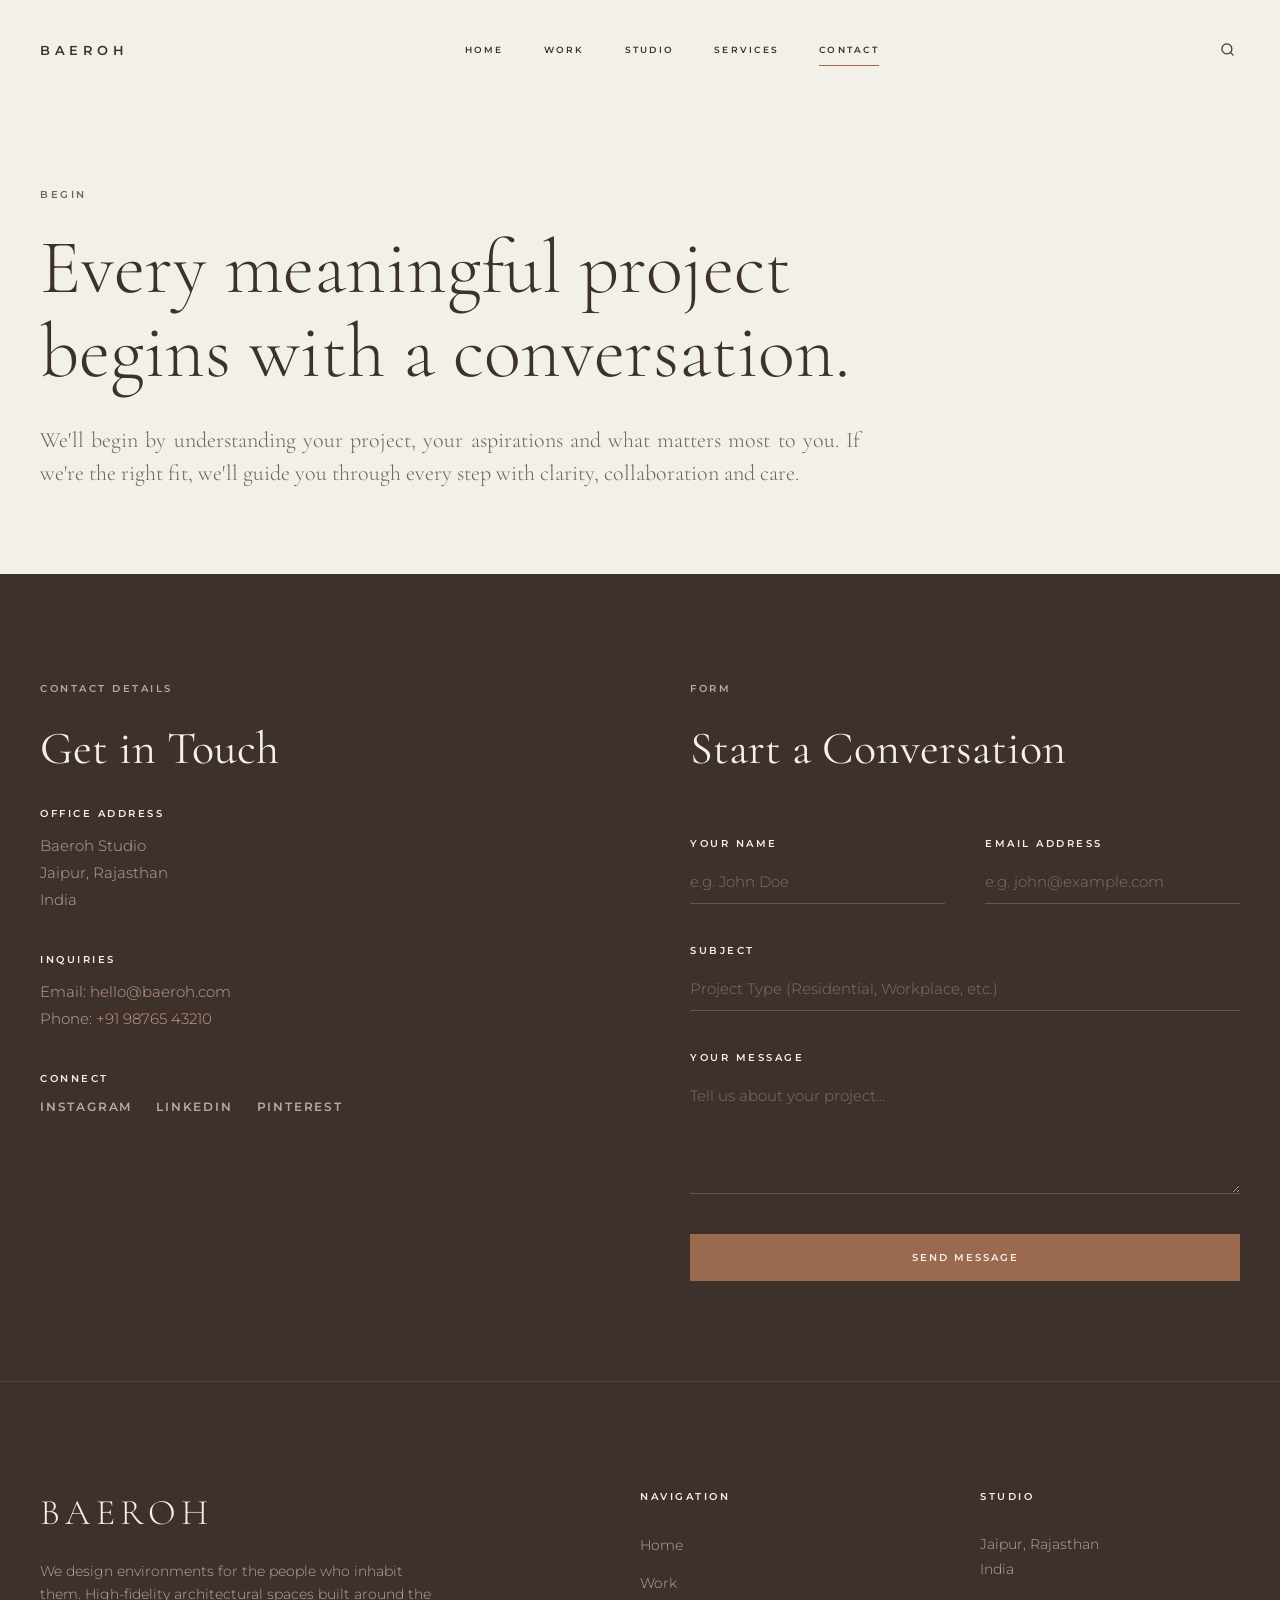
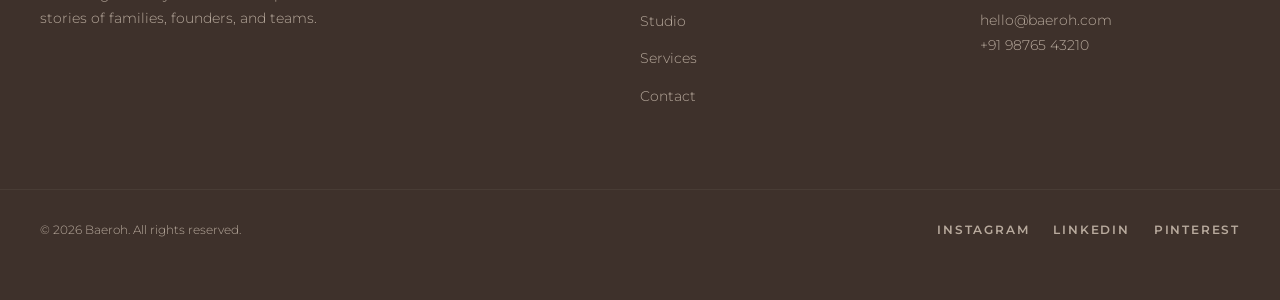
==== contact.html @ 717d68cf "Apply cache buster to CSS and JS imports on all 5 pages to force refresh local browser view" ====
<!DOCTYPE html>
<html lang="en">
<head>
  <meta charset="UTF-8">
  <meta name="viewport" content="width=device-width, initial-scale=1.0">
  <title>Contact | Baeroh Interior Architecture & Design</title>
  <meta name="description" content="Get in touch with Baeroh. Start a conversation about your interior architecture or design project in Jaipur, Rajasthan or globally.">
  <link rel="stylesheet" href="style.css?v=2.0">
</head>
<body>

  <!-- Header -->
  <header id="main-header">
    <div class="container header-inner">
      <a href="index.html" class="logo">
        <div class="logo-text">BAEROH</div>
      </a>
      <nav>
        <a href="index.html">Home</a>
        <a href="work.html">Work</a>
        <a href="studio.html">Studio</a>
        <a href="services.html">Services</a>
        <a href="contact.html" class="active">Contact</a>
      </nav>
      
      <div style="display: flex; align-items: center; gap: 30px;">
        <button class="search-icon-btn" aria-label="Search" style="background: transparent; border: none; cursor: pointer; padding: 5px; display: flex; align-items: center; justify-content: center;">
          <svg width="15" height="15" viewBox="0 0 24 24" fill="none" stroke="currentColor" stroke-width="2" stroke-linecap="round" stroke-linejoin="round">
            <circle cx="11" cy="11" r="8"></circle>
            <line x1="21" y1="21" x2="16.65" y2="16.65"></line>
          </svg>
        </button>
        <button class="menu-toggle" aria-label="Toggle Menu">
          <span></span>
          <span></span>
          <span></span>
        </button>
      </div>
    </div>
  </header>

  <!-- Mobile Menu -->
  <div class="mobile-nav">
    <a href="index.html">Home</a>
    <a href="work.html">Work</a>
    <a href="studio.html">Studio</a>
    <a href="services.html">Services</a>
    <a href="contact.html">Contact</a>
  </div>

  <!-- Contact Page Header / Begin -->
  <section class="fade-in-up" style="padding-top: 180px; padding-bottom: 60px;">
    <div class="container text-lead-container" style="max-width: 900px; text-align: left; margin: 0;">
      <span class="font-label">Begin</span>
      <h1 class="font-display-hero" style="margin-top: 20px; margin-bottom: 30px;">Every meaningful project begins with a conversation.</h1>
      <p class="font-display-lead" style="color: var(--color-olive); margin-bottom: 24px; text-align: justify;">
        We'll begin by understanding your project, your aspirations and what matters most to you. If we're the right fit, we'll guide you through every step with clarity, collaboration and care.
      </p>
    </div>
  </section>

  <!-- Contact Details & Form Section (Light Charcoal Theme) -->
  <section class="bg-charcoal fade-in-up" style="padding: 100px 0;">
    <div class="container grid-2col" style="align-items: start; gap: 100px;">
      <div>
        <span class="font-label">Contact Details</span>
        <h2 class="font-display-section" style="margin-top: 20px; margin-bottom: 30px; color: var(--color-ivory);">Get in Touch</h2>
        
        <div style="margin-bottom: 40px;">
          <h4 class="font-label" style="color: var(--color-ivory); margin-bottom: 12px;">Office Address</h4>
          <p class="font-body-copy" style="color: var(--color-taupe); line-height: 1.8;">
            Baeroh Studio<br>
            Jaipur, Rajasthan<br>
            India
          </p>
        </div>

        <div style="margin-bottom: 40px;">
          <h4 class="font-label" style="color: var(--color-ivory); margin-bottom: 12px;">Inquiries</h4>
          <p class="font-body-copy" style="color: var(--color-taupe); line-height: 1.8;">
            Email: <a href="mailto:hello@baeroh.com" style="color: var(--color-cinnamon-tint);">hello@baeroh.com</a><br>
            Phone: <a href="tel:+919876543210" style="color: var(--color-cinnamon-tint);">+91 98765 43210</a>
          </p>
        </div>

        <div>
          <h4 class="font-label" style="color: var(--color-ivory); margin-bottom: 12px;">Connect</h4>
          <div class="social-links" style="margin-top: 12px;">
            <a href="#" target="_blank">Instagram</a>
            <a href="#" target="_blank">LinkedIn</a>
            <a href="#" target="_blank">Pinterest</a>
          </div>
        </div>
      </div>

      <div>
        <span class="font-label">Form</span>
        <h2 class="font-display-section" style="margin-top: 20px; color: var(--color-ivory);">Start a Conversation</h2>
        
        <form class="contact-form">
          <div class="form-row-2">
            <div class="form-group">
              <label for="name" class="font-label" style="color: var(--color-ivory);">Your Name</label>
              <input type="text" id="name" required placeholder="e.g. John Doe">
            </div>
            <div class="form-group">
              <label for="email" class="font-label" style="color: var(--color-ivory);">Email Address</label>
              <input type="email" id="email" required placeholder="e.g. john@example.com">
            </div>
          </div>
          
          <div class="form-group">
            <label for="subject" class="font-label" style="color: var(--color-ivory);">Subject</label>
            <input type="text" id="subject" placeholder="Project Type (Residential, Workplace, etc.)">
          </div>

          <div class="form-group">
            <label for="message" class="font-label" style="color: var(--color-ivory);">Your Message</label>
            <textarea id="message" rows="5" required placeholder="Tell us about your project..."></textarea>
          </div>

          <div>
            <button type="submit" class="btn btn-primary" style="width: 100%;">Send Message</button>
          </div>
        </form>
      </div>
    </div>
  </section>

  <!-- Footer -->
  <footer>
    <div class="container footer-grid">
      <div class="footer-brand">
        <h2>Baeroh</h2>
        <p class="font-body-copy" style="font-size: 14px;">We design environments for the people who inhabit them. High-fidelity architectural spaces built around the stories of families, founders, and teams.</p>
      </div>
      <div class="footer-links">
        <span class="font-label" style="color: var(--color-ivory);">Navigation</span>
        <ul style="margin-top: 24px;">
          <li><a href="index.html">Home</a></li>
          <li><a href="work.html">Work</a></li>
          <li><a href="studio.html">Studio</a></li>
          <li><a href="services.html">Services</a></li>
          <li><a href="contact.html">Contact</a></li>
        </ul>
      </div>
      <div class="footer-links">
        <span class="font-label" style="color: var(--color-ivory);">Studio</span>
        <p style="margin-top: 24px; font-size: 14px; color: var(--color-taupe); line-height: 1.8;">
          Jaipur, Rajasthan<br>
          India<br>
          <br>
          <a href="mailto:hello@baeroh.com">hello@baeroh.com</a><br>
          +91 98765 43210
        </p>
      </div>
    </div>
    <div class="container footer-bottom">
      <p>&copy; 2026 Baeroh. All rights reserved.</p>
      <div class="social-links">
        <a href="#" target="_blank">Instagram</a>
        <a href="#" target="_blank">LinkedIn</a>
        <a href="#" target="_blank">Pinterest</a>
      </div>
    </div>
  </footer>

  <!-- Scripts -->
  <script src="script.js?v=2.0"></script>
</body>
</html>
---- style.css ----
/* 
  Baeroh Design Studio CSS Reference & Design System
  Based on the Baeroh Colour & Typography Specification
*/

/* Imports & Fonts */
@import url('https://fonts.googleapis.com/css2?family=Cormorant+Garamond:ital,wght@0,300;0,400;0,500;0,600;1,300;1,400;1,500;1,600&family=Montserrat:ital,wght@0,300;0,400;0,600;1,300;1,400;1,600&display=swap');

:root {
  /* Color Tokens */
  --color-ivory: #F3F0EA;
  --color-sand: #D2C4B2;
  --color-taupe: #B8AA9D;
  --color-charcoal: #3E312B;
  --color-olive: #6B6857;
  --color-cinnamon: #9B6A4E;
  --color-cinnamon-tint: #C49F8A;
  --color-cinnamon-deep: #906348;
  --color-sandstone: #8D806F;

  /* Typography */
  --font-display: 'Cormorant Garamond', serif;
  --font-body: 'Montserrat', sans-serif;

  /* Grid & Spacing */
  --max-width: 1280px;
  --header-height: 100px;
  --header-height-fixed: 80px;
}

/* Reset & Base Styles */
* {
  box-sizing: border-box;
  margin: 0;
  padding: 0;
}

html {
  scroll-behavior: smooth;
  background-color: var(--color-ivory);
  color: var(--color-charcoal);
  font-family: var(--font-body);
  font-weight: 300; /* Body copy is Light (300) */
  -webkit-font-smoothing: antialiased;
}

body {
  overflow-x: hidden;
  line-height: 1.7;
  font-size: 15px;
}

a {
  color: inherit;
  text-decoration: none;
  transition: color 0.3s ease, border-color 0.3s ease;
}

/* Scrollbar */
::-webkit-scrollbar {
  width: 8px;
}
::-webkit-scrollbar-track {
  background: var(--color-ivory);
}
::-webkit-scrollbar-thumb {
  background: var(--color-sand);
  border-radius: 4px;
}
::-webkit-scrollbar-thumb:hover {
  background: var(--color-taupe);
}

/* Typography Classes */
.font-display-hero {
  font-family: var(--font-display);
  font-weight: 300;
  font-size: clamp(44px, 6vw, 84px);
  line-height: 1.1;
}

.font-display-section {
  font-family: var(--font-display);
  font-weight: 400;
  font-size: clamp(28px, 4vw, 46px);
  line-height: 1.25;
}

.font-display-lead {
  font-family: var(--font-display);
  font-weight: 300;
  font-size: clamp(16px, 2vw, 22px);
  line-height: 1.5;
}

.font-body-copy {
  font-family: var(--font-body);
  font-weight: 300;
  font-size: 15px;
  line-height: 1.7;
}

/* Capitalized labels */
.font-label {
  font-family: var(--font-body);
  font-weight: 600;
  font-size: 10px;
  line-height: 1.3;
  text-transform: uppercase;
  letter-spacing: 0.25em;
  color: var(--color-olive);
}

.font-quote {
  font-family: var(--font-display);
  font-style: italic;
  font-weight: 400;
  font-size: clamp(16px, 2.5vw, 30px);
  line-height: 1.45;
}

/* Emphasis inside body copy is italic Cormorant Garamond, not bold Montserrat */
.em-serif {
  font-family: var(--font-display);
  font-style: italic;
  font-weight: 400;
}

/* Layout Utilities */
.container {
  width: 100%;
  max-width: var(--max-width);
  margin: 0 auto;
  padding: 0 40px;
}

@media (max-width: 768px) {
  .container {
    padding: 0 24px;
  }
}

section {
  padding: 120px 0;
  position: relative;
}

@media (max-width: 768px) {
  section {
    padding: 80px 0;
  }
}

.bg-sand {
  background-color: var(--color-sand);
}

.bg-charcoal {
  background-color: var(--color-charcoal);
  color: var(--color-ivory);
}

.bg-charcoal .font-label {
  color: var(--color-taupe);
}

.bg-charcoal .cinnamon-text {
  color: var(--color-cinnamon-tint);
}

.cinnamon-text {
  color: var(--color-cinnamon-deep);
}

/* Header & Navigation */
header {
  position: fixed;
  top: 0;
  left: 0;
  width: 100%;
  height: var(--header-height);
  z-index: 100;
  display: flex;
  align-items: center;
  transition: all 0.5s cubic-bezier(0.16, 1, 0.3, 1);
  background-color: transparent;
}

header.scrolled {
  height: var(--header-height-fixed);
  background-color: rgba(243, 240, 234, 0.95);
  backdrop-filter: blur(10px);
  border-bottom: 1px solid var(--color-sandstone);
}

header .header-inner {
  display: flex;
  justify-content: space-between;
  align-items: center;
  width: 100%;
}

.logo-text {
  font-family: var(--font-body);
  font-weight: 600;
  font-size: 13px;
  text-transform: uppercase;
  letter-spacing: 0.35em;
  color: var(--color-charcoal);
  transition: color 0.4s ease;
}

header.header-transparent .logo-text {
  color: #ffffff;
}

header nav {
  display: flex;
  gap: 40px;
}

header nav a {
  position: relative;
  font-family: var(--font-body);
  font-weight: 600;
  font-size: 9px;
  text-transform: uppercase;
  letter-spacing: 0.25em;
  padding: 8px 0;
  color: var(--color-charcoal);
  transition: color 0.4s ease;
}

header.header-transparent nav a {
  color: #ffffff;
}

header nav a::after {
  content: '';
  position: absolute;
  bottom: 0;
  left: 0;
  width: 100%;
  height: 1px;
  background-color: var(--color-cinnamon);
  transform: scaleX(0);
  transform-origin: right;
  transition: transform 0.4s cubic-bezier(0.16, 1, 0.3, 1);
}

header nav a:hover::after,
header nav a.active::after {
  transform: scaleX(1);
  transform-origin: left;
}

.search-icon-btn {
  color: var(--color-charcoal);
  transition: color 0.4s ease;
}

header.header-transparent .search-icon-btn {
  color: #ffffff;
}

/* Mobile Menu Toggle */
.menu-toggle {
  display: none;
  flex-direction: column;
  justify-content: space-between;
  width: 24px;
  height: 14px;
  background: transparent;
  border: none;
  cursor: pointer;
  z-index: 110;
}

.menu-toggle span {
  width: 100%;
  height: 1px;
  background-color: var(--color-charcoal);
  transition: all 0.3s ease;
}

header.header-transparent .menu-toggle span {
  background-color: #ffffff;
}

@media (max-width: 768px) {
  header nav {
    display: none;
  }
  .menu-toggle {
    display: flex;
  }
}

/* Mobile Fullscreen Menu */
.mobile-nav {
  position: fixed;
  top: 0;
  left: 0;
  width: 100vw;
  height: 100vh;
  background-color: var(--color-ivory);
  z-index: 99;
  display: flex;
  flex-direction: column;
  justify-content: center;
  align-items: center;
  gap: 30px;
  opacity: 0;
  pointer-events: none;
  transition: opacity 0.5s ease;
}

.mobile-nav.active {
  opacity: 1;
  pointer-events: auto;
}

.mobile-nav a {
  font-family: var(--font-body);
  font-weight: 600;
  font-size: 16px;
  text-transform: uppercase;
  letter-spacing: 0.25em;
  color: var(--color-charcoal);
  transition: color 0.3s ease;
}

.mobile-nav a:hover {
  color: var(--color-cinnamon);
}

.menu-toggle.active span:nth-child(1) {
  transform: translateY(6.5px) rotate(45deg);
}

.menu-toggle.active span:nth-child(2) {
  opacity: 0;
}

.menu-toggle.active span:nth-child(3) {
  transform: translateY(-6.5px) rotate(-45deg);
}

/* Hero Section & Slider (Norm Architects style) */
.hero-slider {
  position: relative;
  width: 100vw;
  height: 100vh;
  overflow: hidden;
  background-color: #000000;
}

.slide {
  position: absolute;
  top: 0;
  left: 0;
  width: 100%;
  height: 100%;
  opacity: 0;
  transition: opacity 1.5s cubic-bezier(0.25, 0.46, 0.45, 0.94);
  display: flex;
  flex-direction: column;
  justify-content: flex-end;
  align-items: center;
  z-index: 1;
}

.slide.active {
  opacity: 1;
  z-index: 2;
}

.slide-bg {
  position: absolute;
  top: 0;
  left: 0;
  width: 100%;
  height: 100%;
  background-size: cover;
  background-position: center;
  transform: scale(1.02);
  transition: transform 8s cubic-bezier(0.25, 0.46, 0.45, 0.94);
  filter: brightness(0.7);
}

.slide.active .slide-bg {
  transform: scale(1);
}

.slide-content {
  position: relative;
  z-index: 3;
  color: #ffffff;
  text-align: center;
  width: 100%;
  max-width: 800px;
  padding: 0 40px;
  margin-bottom: 80px; /* Position at the bottom */
  transform: translateY(20px);
  opacity: 0;
  transition: transform 1.2s cubic-bezier(0.16, 1, 0.3, 1) 0.5s, opacity 1.2s cubic-bezier(0.16, 1, 0.3, 1) 0.5s;
}

.slide.active .slide-content {
  transform: translateY(0);
  opacity: 1;
}

.slide-title {
  font-family: var(--font-display);
  font-weight: 400;
  font-size: 15px;
  text-transform: uppercase;
  letter-spacing: 0.35em;
  margin-bottom: 24px;
  color: #ffffff;
}

.slide-desc {
  font-family: var(--font-body);
  font-weight: 300;
  font-size: clamp(12px, 1.8vw, 13px);
  line-height: 1.8;
  color: rgba(255, 255, 255, 0.85);
  max-width: 680px;
  margin: 0 auto;
}

/* Slider Controls */
.slider-arrow {
  position: absolute;
  top: 50%;
  transform: translateY(-50%);
  background: transparent;
  border: none;
  color: rgba(255, 255, 255, 0.5);
  font-size: 28px;
  font-weight: 300;
  cursor: pointer;
  z-index: 10;
  padding: 20px;
  transition: color 0.3s ease;
  outline: none;
}

.slider-arrow:hover {
  color: #ffffff;
}

.prev-arrow {
  left: 30px;
}

.next-arrow {
  right: 30px;
}

.slider-dots {
  position: absolute;
  bottom: 40px;
  left: 50%;
  transform: translateX(-50%);
  z-index: 10;
  display: flex;
  gap: 8px;
}

.slider-dot {
  width: 5px;
  height: 5px;
  border-radius: 50%;
  background-color: rgba(255, 255, 255, 0.35);
  cursor: pointer;
  transition: all 0.3s ease;
}

.slider-dot.active {
  background-color: #ffffff;
  transform: scale(1.3);
}

/* Buttons */
.btn-group {
  display: flex;
  gap: 20px;
  justify-content: center;
  margin-top: 40px;
}

.btn {
  font-family: var(--font-body);
  font-weight: 600;
  font-size: 10px;
  text-transform: uppercase;
  letter-spacing: 0.2em;
  padding: 16px 32px;
  border: 1px solid var(--color-ivory);
  background-color: transparent;
  color: var(--color-ivory);
  cursor: pointer;
  transition: all 0.3s ease;
}

.btn:hover {
  background-color: var(--color-ivory);
  color: var(--color-charcoal);
}

.btn-primary {
  background-color: var(--color-cinnamon);
  border-color: var(--color-cinnamon);
}

.btn-primary:hover {
  background-color: var(--color-cinnamon-deep);
  border-color: var(--color-cinnamon-deep);
  color: var(--color-ivory);
}

.btn-dark {
  border-color: var(--color-charcoal);
  color: var(--color-charcoal);
}

.btn-dark:hover {
  background-color: var(--color-charcoal);
  color: var(--color-ivory);
}

/* Text Section & Spacing */
.text-lead-container {
  max-width: 800px;
  margin: 0 auto 60px auto;
  text-align: center;
}

.text-lead-container h2 {
  margin-bottom: 24px;
}

.bullet-list {
  list-style: none;
  margin-bottom: 40px;
  display: flex;
  flex-direction: column;
  gap: 15px;
}

.bullet-list li {
  font-family: var(--font-display);
  font-size: 24px;
  line-height: 1.4;
  color: var(--color-olive);
  position: relative;
  padding-left: 0;
  transition: color 0.3s ease;
}

.bullet-list li:hover {
  color: var(--color-charcoal);
}

/* Two Column Layouts */
.grid-2col {
  display: grid;
  grid-template-columns: 1fr 1fr;
  gap: 80px;
  align-items: center;
}

@media (max-width: 900px) {
  .grid-2col {
    grid-template-columns: 1fr;
    gap: 40px;
  }
}

.text-block h3 {
  margin-bottom: 24px;
  color: var(--color-cinnamon);
}

.text-block p {
  margin-bottom: 20px;
  color: var(--color-olive);
}

/* Staggered Editorial Project Gallery */
.project-gallery-title {
  margin-bottom: 60px;
  text-align: center;
}

.project-gallery {
  display: grid;
  grid-template-columns: repeat(12, 1fr);
  gap: 40px;
  row-gap: 80px;
}

@media (max-width: 768px) {
  .project-gallery {
    display: flex;
    flex-direction: column;
    gap: 40px;
  }
}

.project-card {
  position: relative;
  cursor: pointer;
  overflow: hidden;
}

.project-card .img-wrapper {
  overflow: hidden;
  position: relative;
  aspect-ratio: 4 / 5;
  background-color: var(--color-sand);
}

.project-card img {
  width: 100%;
  height: 100%;
  object-fit: cover;
  transition: transform 1.2s cubic-bezier(0.16, 1, 0.3, 1);
}

.project-card:hover img {
  transform: scale(1.04);
}

.project-card .project-info {
  margin-top: 16px;
  display: flex;
  justify-content: space-between;
  align-items: baseline;
}

.project-card .project-title {
  font-family: var(--font-display);
  font-size: 20px;
  font-weight: 400;
  color: var(--color-charcoal);
}

.project-card .project-category {
  font-family: var(--font-body);
  font-size: 9px;
  font-weight: 600;
  text-transform: uppercase;
  letter-spacing: 0.15em;
  color: var(--color-olive);
}

/* Staggering sizes for editorial layout */
.project-card.size-wide {
  grid-column: span 7;
}

.project-card.size-narrow {
  grid-column: span 5;
}

.project-card.shift-down {
  transform: translateY(60px);
}

@media (max-width: 768px) {
  .project-card.shift-down {
    transform: translateY(0);
  }
}

/* Approach & Where We Help Grid */
.approach-grid {
  display: grid;
  grid-template-columns: repeat(4, 1fr);
  gap: 40px;
  margin-top: 60px;
}

@media (max-width: 900px) {
  .approach-grid {
    grid-template-columns: 1fr 1fr;
  }
}

@media (max-width: 480px) {
  .approach-grid {
    grid-template-columns: 1fr;
  }
}

.approach-card {
  border-top: 1px solid var(--color-sand);
  padding-top: 24px;
}

.approach-card.dark-border {
  border-top-color: rgba(243, 240, 234, 0.15);
}

.approach-number {
  font-family: var(--font-body);
  font-weight: 600;
  font-size: 10px;
  letter-spacing: 0.25em;
  color: var(--color-cinnamon);
  margin-bottom: 16px;
  display: block;
}

.approach-title {
  font-family: var(--font-display);
  font-size: 20px;
  font-weight: 400;
  margin-bottom: 12px;
}

.approach-desc {
  font-size: 14px;
  color: var(--color-olive);
}

.bg-charcoal .approach-desc {
  color: var(--color-taupe);
}

/* Services Page Styles */
.services-intro {
  max-width: 800px;
  margin: 0 auto 80px auto;
  text-align: center;
}

.services-list {
  display: grid;
  grid-template-columns: 1fr 1fr;
  gap: 80px;
  row-gap: 60px;
}

@media (max-width: 768px) {
  .services-list {
    grid-template-columns: 1fr;
    gap: 40px;
  }
}

.service-item {
  border-top: 1px solid var(--color-sand);
  padding-top: 30px;
}

.service-title {
  font-family: var(--font-display);
  font-size: 24px;
  font-weight: 400;
  margin-bottom: 16px;
  color: var(--color-charcoal);
}

.service-desc {
  font-family: var(--font-body);
  font-weight: 300;
  font-size: 14px;
  color: var(--color-olive);
  line-height: 1.7;
}

/* Philosophy Page Details */
.philosophy-grid {
  display: grid;
  grid-template-columns: 1fr 1.2fr;
  gap: 100px;
  margin-top: 60px;
}

@media (max-width: 900px) {
  .philosophy-grid {
    grid-template-columns: 1fr;
    gap: 40px;
  }
}

.studio-concept-img {
  width: 100%;
  aspect-ratio: 4 / 3;
  object-fit: cover;
  background-color: var(--color-sand);
}

/* Contact Form */
.contact-section-inner {
  max-width: 800px;
  margin: 0 auto;
}

.contact-form {
  margin-top: 60px;
  display: flex;
  flex-direction: column;
  gap: 40px;
}

.form-row-2 {
  display: grid;
  grid-template-columns: 1fr 1fr;
  gap: 40px;
}

@media (max-width: 600px) {
  .form-row-2 {
    grid-template-columns: 1fr;
    gap: 40px;
  }
}

.form-group {
  display: flex;
  flex-direction: column;
  position: relative;
}

.form-group label {
  margin-bottom: 10px;
}

.form-group input,
.form-group textarea {
  background-color: transparent;
  border: none;
  border-bottom: 1px solid var(--color-sand);
  padding: 12px 0;
  color: var(--color-charcoal);
  font-family: var(--font-body);
  font-weight: 300;
  font-size: 15px;
  outline: none;
  transition: border-color 0.3s ease;
}

.bg-charcoal .form-group input,
.bg-charcoal .form-group textarea {
  border-bottom-color: rgba(243, 240, 234, 0.2);
  color: var(--color-ivory);
}

.form-group input:focus,
.form-group textarea:focus {
  border-bottom-color: var(--color-cinnamon);
}

.bg-charcoal .form-group input:focus,
.bg-charcoal .form-group textarea:focus {
  border-bottom-color: var(--color-cinnamon-tint);
}

/* Footer */
footer {
  background-color: var(--color-charcoal);
  color: var(--color-ivory);
  padding: 100px 0 60px 0;
  border-top: 1px solid rgba(243, 240, 234, 0.1);
}

.footer-grid {
  display: grid;
  grid-template-columns: 2fr 1fr 1fr;
  gap: 80px;
  margin-bottom: 80px;
}

@media (max-width: 768px) {
  .footer-grid {
    grid-template-columns: 1fr;
    gap: 40px;
  }
}

.footer-brand h2 {
  font-family: var(--font-display);
  font-size: clamp(24px, 4vw, 36px);
  font-weight: 300;
  letter-spacing: 0.15em;
  margin-bottom: 16px;
  text-transform: uppercase;
}

.footer-brand p {
  color: var(--color-taupe);
  max-width: 400px;
}

.footer-links h4 {
  margin-bottom: 24px;
}

.footer-links ul {
  list-style: none;
  display: flex;
  flex-direction: column;
  gap: 12px;
}

.footer-links a {
  color: var(--color-taupe);
  font-size: 14px;
}

.footer-links a:hover {
  color: var(--color-ivory);
}

.footer-bottom {
  border-top: 1px solid rgba(243, 240, 234, 0.05);
  padding-top: 30px;
  display: flex;
  justify-content: space-between;
  align-items: center;
  flex-wrap: wrap;
  gap: 20px;
}

.footer-bottom p {
  font-size: 12px;
  color: var(--color-taupe);
}

.social-links {
  display: flex;
  gap: 24px;
}

.social-links a {
  font-size: 12px;
  text-transform: uppercase;
  font-weight: 600;
  letter-spacing: 0.15em;
  color: var(--color-taupe);
}

.social-links a:hover {
  color: var(--color-cinnamon-tint);
}

/* Animations */
.fade-in-up {
  opacity: 0;
  transform: translateY(30px);
  transition: opacity 1s cubic-bezier(0.16, 1, 0.3, 1), transform 1s cubic-bezier(0.16, 1, 0.3, 1);
}

.fade-in-up.appeared {
  opacity: 1;
  transform: translateY(0);
}

/* Modal or Project Detail lightbox */
.project-modal {
  position: fixed;
  top: 0;
  left: 0;
  width: 100vw;
  height: 100vh;
  background-color: var(--color-ivory);
  z-index: 1000;
  opacity: 0;
  pointer-events: none;
  transition: opacity 0.6s cubic-bezier(0.16, 1, 0.3, 1);
  overflow-y: auto;
}

.project-modal.active {
  opacity: 1;
  pointer-events: auto;
}

.modal-close {
  position: fixed;
  top: 40px;
  right: 40px;
  background: transparent;
  border: none;
  cursor: pointer;
  z-index: 1010;
  display: flex;
  align-items: center;
  gap: 12px;
  font-family: var(--font-body);
  font-weight: 600;
  font-size: 10px;
  text-transform: uppercase;
  letter-spacing: 0.2em;
  color: var(--color-charcoal);
}

.modal-close span {
  width: 16px;
  height: 16px;
  position: relative;
}

.modal-close span::before,
.modal-close span::after {
  content: '';
  position: absolute;
  top: 7px;
  left: 0;
  width: 100%;
  height: 1px;
  background-color: var(--color-charcoal);
  transition: transform 0.3s ease;
}

.modal-close span::before {
  transform: rotate(45deg);
}

.modal-close span::after {
  transform: rotate(-45deg);
}

.modal-close:hover span::before {
  transform: rotate(135deg);
}

.modal-close:hover span::after {
  transform: rotate(45deg);
}

.modal-content {
  padding: 140px 0 80px 0;
}

.modal-hero {
  width: 100%;
  height: 70vh;
  margin-bottom: 60px;
  background-color: var(--color-sand);
}

.modal-hero img {
  width: 100%;
  height: 100%;
  object-fit: cover;
}

.modal-grid {
  display: grid;
  grid-template-columns: 1fr 2fr;
  gap: 80px;
  margin-bottom: 80px;
}

@media (max-width: 900px) {
  .modal-grid {
    grid-template-columns: 1fr;
    gap: 40px;
  }
}

.modal-meta-item {
  border-top: 1px solid var(--color-sand);
  padding: 16px 0;
}

.modal-gallery {
  display: grid;
  grid-template-columns: 1fr 1fr;
  gap: 40px;
}

@media (max-width: 768px) {
  .modal-gallery {
    grid-template-columns: 1fr;
    gap: 20px;
  }
}

.modal-gallery img {
  width: 100%;
  aspect-ratio: 4 / 3;
  object-fit: cover;
  background-color: var(--color-sand);
}

.modal-gallery img.span-2 {
  grid-column: span 2;
  aspect-ratio: 16 / 9;
}

@media (max-width: 768px) {
  .modal-gallery img.span-2 {
    grid-column: span 1;
    aspect-ratio: 4 / 3;
  }
}

/* Recent Projects Horizontal Grid Layout (Norm Architects style) */
.recent-row {
  display: flex;
  align-items: stretch;
  justify-content: space-between;
  position: relative;
  width: 100%;
}

.vertical-recent-text {
  display: flex;
  flex-direction: column;
  justify-content: flex-start;
  align-items: center;
  font-family: var(--font-body);
  font-weight: 600;
  font-size: 8px;
  line-height: 2.2;
  text-transform: uppercase;
  letter-spacing: 0.15em;
  color: var(--color-olive);
  opacity: 0.45;
  padding-top: 15px;
  width: 20px;
  user-select: none;
}

.recent-grid-row {
  display: flex;
  gap: 3%;
  width: calc(100% - 80px);
  justify-content: space-between;
}

.recent-col {
  display: flex;
  flex-direction: column;
  cursor: pointer;
}

.recent-col.col-46 { width: 45%; }
.recent-col.col-25 { width: 24%; }
.recent-col.col-29 { width: 25%; }
.recent-col.col-50 { width: 46%; }

.recent-img-wrapper {
  overflow: hidden;
  position: relative;
  width: 100%;
  height: clamp(280px, 32vw, 480px); /* Uniform height for all images in the row */
  background-color: var(--color-sand);
}

.recent-img-wrapper img {
  width: 100%;
  height: 100%;
  object-fit: cover;
  display: block;
  transition: transform 1.2s cubic-bezier(0.16, 1, 0.3, 1);
}

.recent-col:hover .recent-img-wrapper img {
  transform: scale(1.03);
}

/* VIEW Overlay on hover */
.recent-img-wrapper.has-view-overlay {
  position: relative;
}

.view-overlay {
  position: absolute;
  top: 0;
  left: 0;
  width: 100%;
  height: 100%;
  display: flex;
  align-items: center;
  justify-content: center;
  color: #ffffff;
  font-family: var(--font-body);
  font-weight: 600;
  font-size: 10px;
  letter-spacing: 0.4em;
  text-transform: uppercase;
  opacity: 0;
  background-color: rgba(62, 49, 43, 0.15);
  transition: opacity 0.4s ease;
}

.recent-col:hover .view-overlay {
  opacity: 1;
}

.recent-project-title {
  font-family: var(--font-display);
  font-weight: 400;
  font-size: 13px;
  text-transform: uppercase;
  letter-spacing: 0.25em;
  margin-top: 24px;
  margin-bottom: 12px;
  color: var(--color-charcoal);
  line-height: 1.4;
}

.recent-project-desc {
  font-family: var(--font-body);
  font-weight: 300;
  font-size: 11px;
  line-height: 1.6;
  color: var(--color-olive);
  margin-bottom: 16px;
  text-align: justify;
}

.recent-project-meta {
  font-family: var(--font-body);
  font-weight: 600;
  font-size: 8px;
  text-transform: uppercase;
  letter-spacing: 0.2em;
  color: var(--color-olive);
  opacity: 0.85;
}

@media (max-width: 800px) {
  .vertical-recent-text {
    display: none;
  }
  .recent-grid-row {
    width: 100%;
    flex-direction: column;
    gap: 50px;
  }
  .recent-col {
    width: 100% !important;
  }
  .recent-col .recent-img-wrapper {
    aspect-ratio: 4 / 3 !important;
  }
}
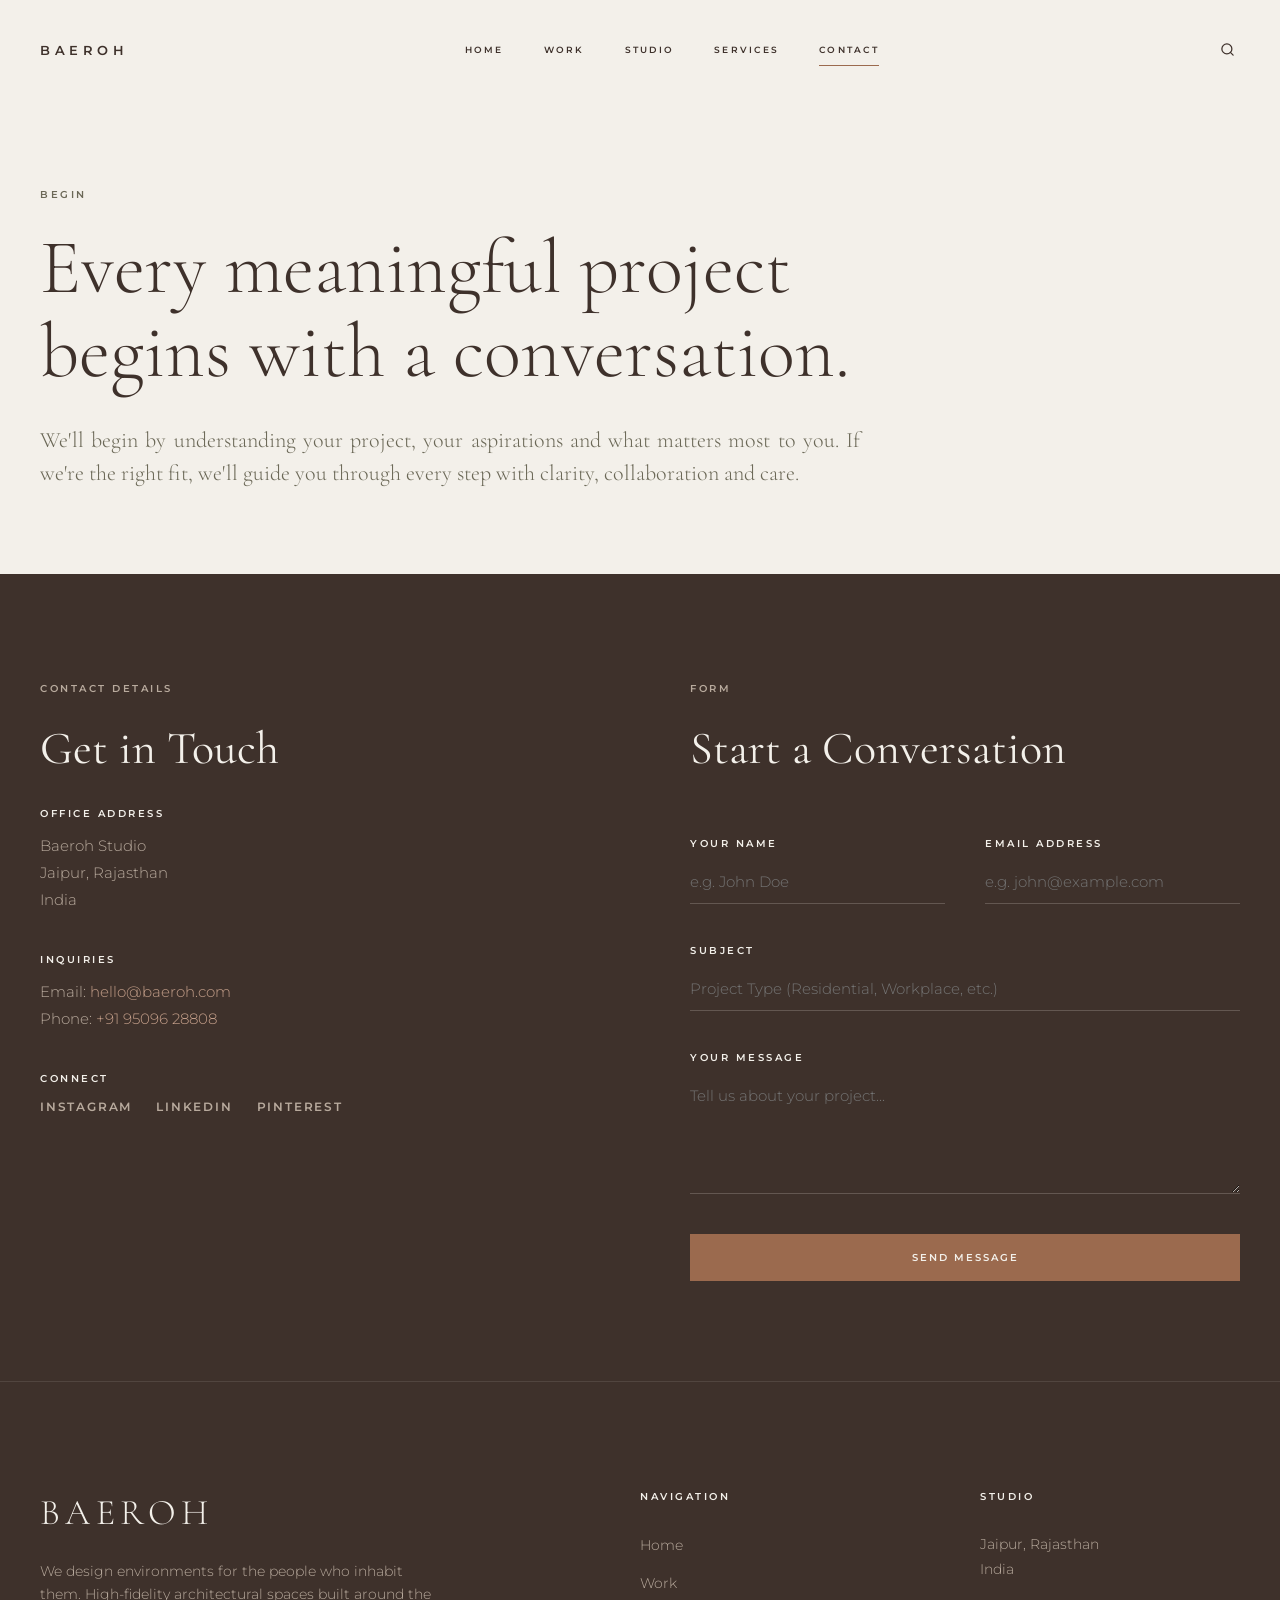
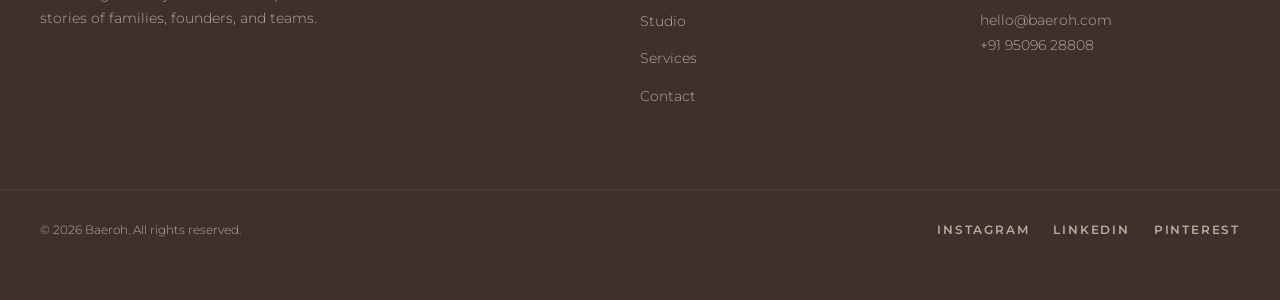
==== commit 0e4206b9: "Update project title, description, and metadata font weights to bold below images with v2.5 cache bu" ====
--- a/contact.html
+++ b/contact.html
@@ -5,7 +5,7 @@
   <meta name="viewport" content="width=device-width, initial-scale=1.0">
   <title>Contact | Baeroh Interior Architecture & Design</title>
   <meta name="description" content="Get in touch with Baeroh. Start a conversation about your interior architecture or design project in Jaipur, Rajasthan or globally.">
-  <link rel="stylesheet" href="style.css?v=2.0">
+  <link rel="stylesheet" href="style.css?v=2.5">
 </head>
 <body>
 
@@ -79,7 +79,7 @@
           <h4 class="font-label" style="color: var(--color-ivory); margin-bottom: 12px;">Inquiries</h4>
           <p class="font-body-copy" style="color: var(--color-taupe); line-height: 1.8;">
             Email: <a href="mailto:hello@baeroh.com" style="color: var(--color-cinnamon-tint);">hello@baeroh.com</a><br>
-            Phone: <a href="tel:+919876543210" style="color: var(--color-cinnamon-tint);">+91 98765 43210</a>
+            Phone: <a href="tel:+919509628808" style="color: var(--color-cinnamon-tint);">+91 95096 28808</a>
           </p>
         </div>
 
@@ -151,7 +151,7 @@
           India<br>
           <br>
           <a href="mailto:hello@baeroh.com">hello@baeroh.com</a><br>
-          +91 98765 43210
+          +91 95096 28808
         </p>
       </div>
     </div>
@@ -166,6 +166,6 @@
   </footer>
 
   <!-- Scripts -->
-  <script src="script.js?v=2.0"></script>
+  <script src="script.js?v=2.5"></script>
 </body>
 </html>
--- a/style.css
+++ b/style.css
@@ -4,7 +4,7 @@
 */
 
 /* Imports & Fonts */
-@import url('https://fonts.googleapis.com/css2?family=Cormorant+Garamond:ital,wght@0,300;0,400;0,500;0,600;1,300;1,400;1,500;1,600&family=Montserrat:ital,wght@0,300;0,400;0,600;1,300;1,400;1,600&display=swap');
+@import url('https://fonts.googleapis.com/css2?family=Cormorant+Garamond:ital,wght@0,300;0,400;0,500;0,600;1,300;1,400;1,500;1,600&family=Montserrat:ital,wght@0,300;0,400;0,600;0,700;1,300;1,400;1,600;1,700&display=swap');
 
 :root {
   /* Color Tokens */
@@ -50,6 +50,11 @@
   font-size: 15px;
 }
 
+h1, h2, h3, h4, h5, h6 {
+  font-family: var(--font-display);
+  font-weight: 400;
+}
+
 a {
   color: inherit;
   text-decoration: none;
@@ -112,11 +117,11 @@
 }
 
 .font-quote {
-  font-family: var(--font-display);
+  font-family: var(--font-body);
   font-style: italic;
-  font-weight: 400;
-  font-size: clamp(16px, 2.5vw, 30px);
-  line-height: 1.45;
+  font-weight: 300;
+  font-size: clamp(16px, 2.2vw, 26px);
+  line-height: 1.5;
 }
 
 /* Emphasis inside body copy is italic Cormorant Garamond, not bold Montserrat */
@@ -1036,70 +1041,69 @@
 }
 
 .modal-content {
-  padding: 140px 0 80px 0;
-}
-
-.modal-hero {
-  width: 100%;
-  height: 70vh;
-  margin-bottom: 60px;
-  background-color: var(--color-sand);
-}
-
-.modal-hero img {
-  width: 100%;
-  height: 100%;
-  object-fit: cover;
-}
-
-.modal-grid {
+  padding: 0;
+}
+
+/* Modal Detail Grid (Norm Architects style) */
+.modal-detail-grid {
   display: grid;
-  grid-template-columns: 1fr 2fr;
+  grid-template-columns: 1.1fr 2fr 1.2fr;
   gap: 80px;
-  margin-bottom: 80px;
+  align-items: start;
+}
+
+.modal-meta-col {
+  display: flex;
+  flex-direction: column;
+  gap: 30px;
+}
+
+.modal-detail-meta-item {
+  border-top: 1px solid var(--color-sand);
+  padding-top: 16px;
+}
+
+.modal-detail-meta-item .font-label {
+  color: var(--color-charcoal);
+  margin-bottom: 8px;
+  display: block;
+}
+
+.modal-detail-meta-item .meta-value {
+  font-family: var(--font-body);
+  font-weight: 300;
+  font-size: 13px;
+  color: var(--color-olive);
+}
+
+.modal-narrative-col {
+  font-family: var(--font-display);
+}
+
+.modal-sidebar-col {
+  display: flex;
+  flex-direction: column;
+}
+
+header.header-transparent ~ .project-modal .modal-close {
+  color: #ffffff;
+}
+
+header.header-transparent ~ .project-modal .modal-close span::before,
+header.header-transparent ~ .project-modal .modal-close span::after {
+  background-color: #ffffff;
 }
 
 @media (max-width: 900px) {
-  .modal-grid {
+  .modal-detail-grid {
     grid-template-columns: 1fr;
-    gap: 40px;
-  }
-}
-
-.modal-meta-item {
-  border-top: 1px solid var(--color-sand);
-  padding: 16px 0;
-}
-
-.modal-gallery {
-  display: grid;
-  grid-template-columns: 1fr 1fr;
-  gap: 40px;
-}
-
-@media (max-width: 768px) {
-  .modal-gallery {
-    grid-template-columns: 1fr;
-    gap: 20px;
-  }
-}
-
-.modal-gallery img {
-  width: 100%;
-  aspect-ratio: 4 / 3;
-  object-fit: cover;
-  background-color: var(--color-sand);
-}
-
-.modal-gallery img.span-2 {
-  grid-column: span 2;
-  aspect-ratio: 16 / 9;
-}
-
-@media (max-width: 768px) {
-  .modal-gallery img.span-2 {
-    grid-column: span 1;
-    aspect-ratio: 4 / 3;
+    gap: 50px;
+  }
+  .modal-scrolled-body {
+    padding: 60px 0 !important;
+  }
+  .modal-scrolled-body > .container {
+    padding: 0 40px !important;
   }
 }
 
@@ -1168,12 +1172,9 @@
   transform: scale(1.03);
 }
 
-/* VIEW Overlay on hover */
-.recent-img-wrapper.has-view-overlay {
-  position: relative;
-}
-
-.view-overlay {
+/* VIEW Overlay on hover (universal for all project images) */
+.recent-img-wrapper::after {
+  content: 'V I E W';
   position: absolute;
   top: 0;
   left: 0;
@@ -1186,20 +1187,22 @@
   font-family: var(--font-body);
   font-weight: 600;
   font-size: 10px;
-  letter-spacing: 0.4em;
-  text-transform: uppercase;
+  letter-spacing: 0.45em;
+  text-transform: uppercase;
+  background-color: rgba(62, 49, 43, 0.15);
   opacity: 0;
-  background-color: rgba(62, 49, 43, 0.15);
   transition: opacity 0.4s ease;
-}
-
-.recent-col:hover .view-overlay {
+  z-index: 2;
+  pointer-events: none;
+}
+
+.recent-col:hover .recent-img-wrapper::after {
   opacity: 1;
 }
 
 .recent-project-title {
   font-family: var(--font-display);
-  font-weight: 400;
+  font-weight: 600;
   font-size: 13px;
   text-transform: uppercase;
   letter-spacing: 0.25em;
@@ -1211,7 +1214,7 @@
 
 .recent-project-desc {
   font-family: var(--font-body);
-  font-weight: 300;
+  font-weight: 600;
   font-size: 11px;
   line-height: 1.6;
   color: var(--color-olive);
@@ -1221,7 +1224,7 @@
 
 .recent-project-meta {
   font-family: var(--font-body);
-  font-weight: 600;
+  font-weight: 700;
   font-size: 8px;
   text-transform: uppercase;
   letter-spacing: 0.2em;
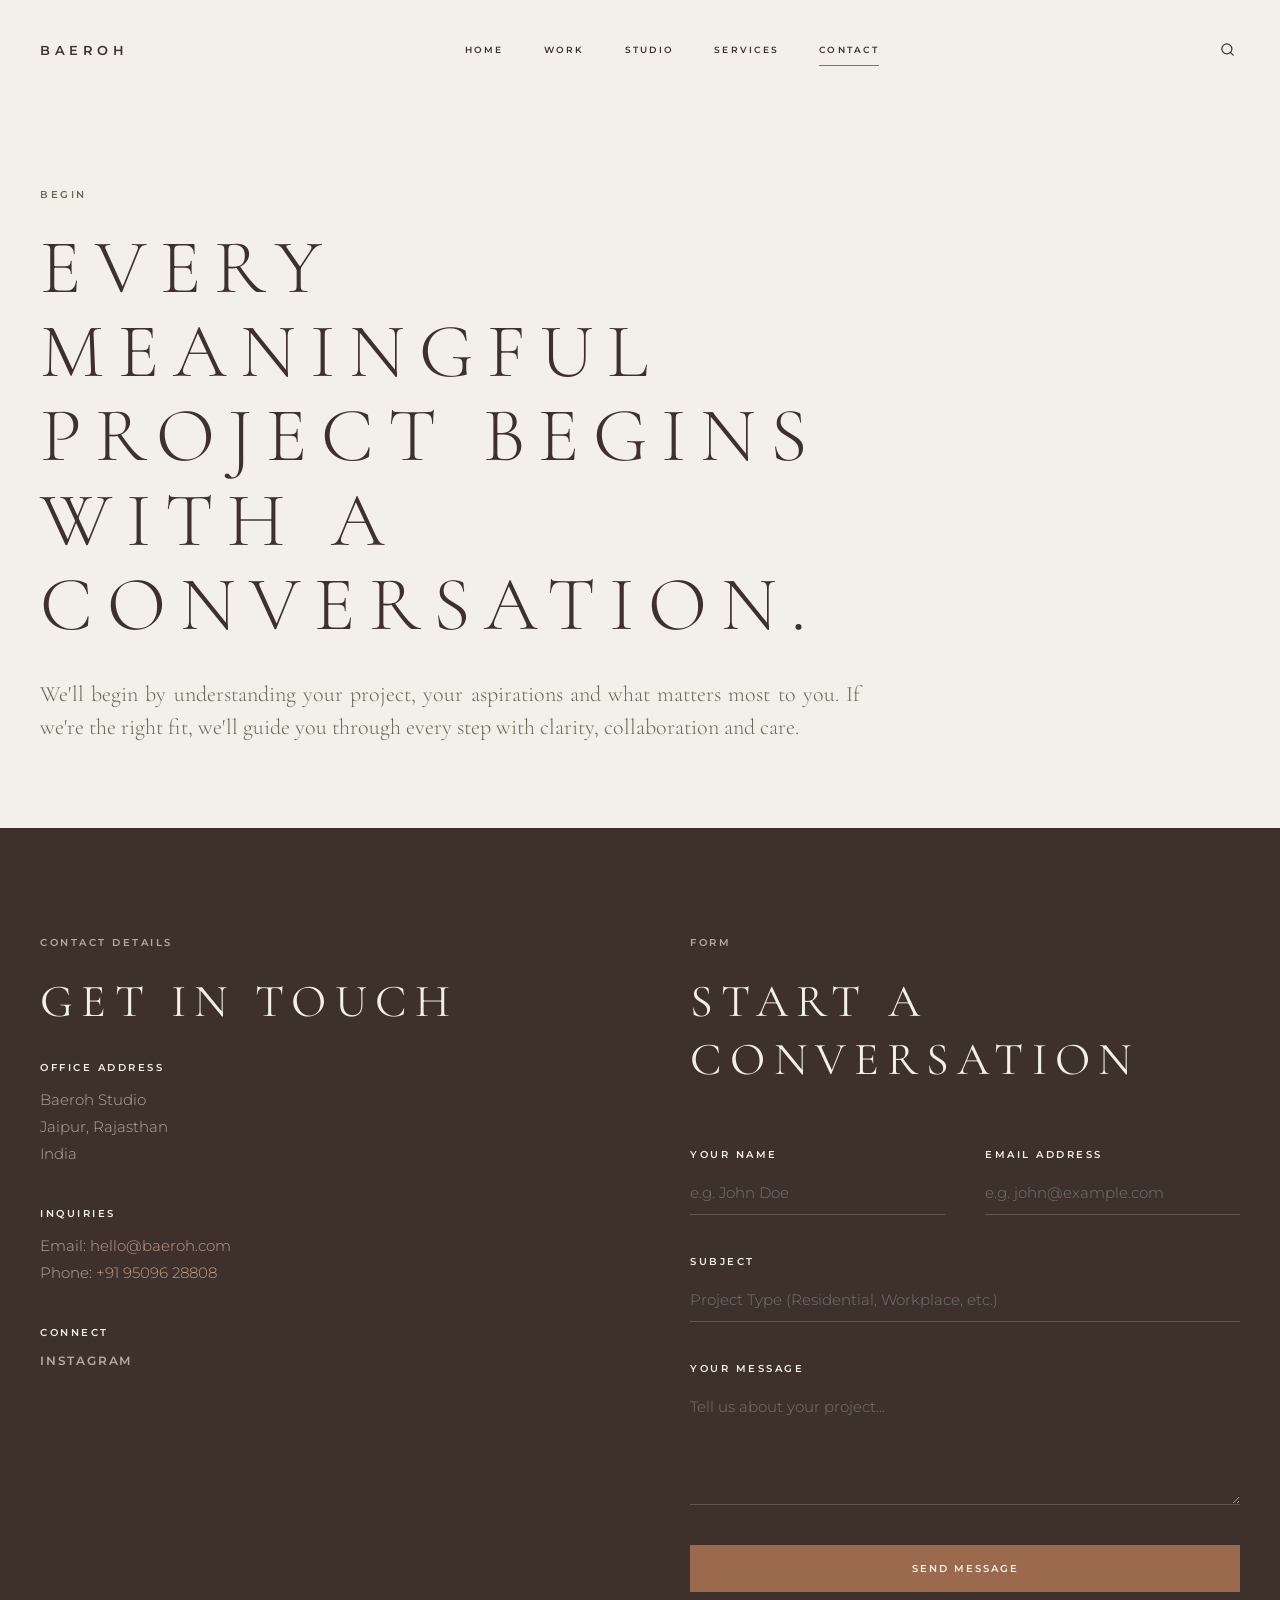
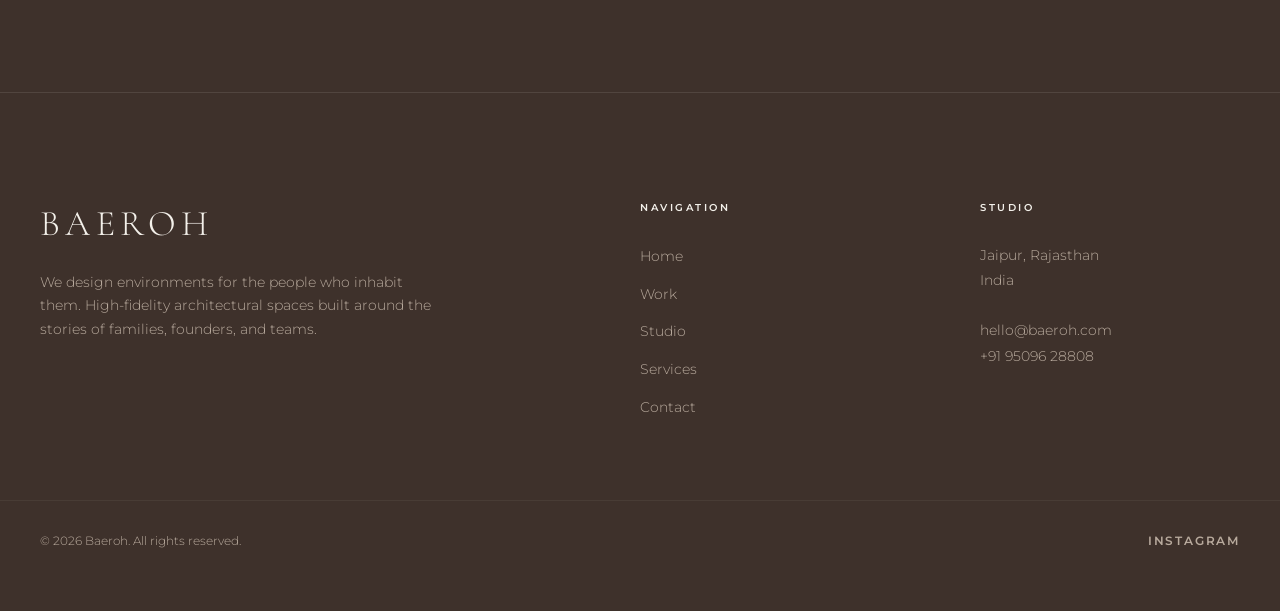
==== commit 52142d66: "Remove LinkedIn and Pinterest options" ====
--- a/contact.html
+++ b/contact.html
@@ -5,7 +5,7 @@
   <meta name="viewport" content="width=device-width, initial-scale=1.0">
   <title>Contact | Baeroh Interior Architecture & Design</title>
   <meta name="description" content="Get in touch with Baeroh. Start a conversation about your interior architecture or design project in Jaipur, Rajasthan or globally.">
-  <link rel="stylesheet" href="style.css?v=2.5">
+  <link rel="stylesheet" href="style.css?v=2.8">
 </head>
 <body>
 
@@ -86,9 +86,7 @@
         <div>
           <h4 class="font-label" style="color: var(--color-ivory); margin-bottom: 12px;">Connect</h4>
           <div class="social-links" style="margin-top: 12px;">
-            <a href="#" target="_blank">Instagram</a>
-            <a href="#" target="_blank">LinkedIn</a>
-            <a href="#" target="_blank">Pinterest</a>
+            <a href="https://www.instagram.com/baerohdesigns/" target="_blank">Instagram</a>
           </div>
         </div>
       </div>
@@ -158,14 +156,12 @@
     <div class="container footer-bottom">
       <p>&copy; 2026 Baeroh. All rights reserved.</p>
       <div class="social-links">
-        <a href="#" target="_blank">Instagram</a>
-        <a href="#" target="_blank">LinkedIn</a>
-        <a href="#" target="_blank">Pinterest</a>
+        <a href="https://www.instagram.com/baerohdesigns/" target="_blank">Instagram</a>
       </div>
     </div>
   </footer>
 
   <!-- Scripts -->
-  <script src="script.js?v=2.5"></script>
+  <script src="script.js?v=2.8"></script>
 </body>
 </html>
--- a/style.css
+++ b/style.css
@@ -53,6 +53,8 @@
 h1, h2, h3, h4, h5, h6 {
   font-family: var(--font-display);
   font-weight: 400;
+  text-transform: uppercase;
+  letter-spacing: 0.18em;
 }
 
 a {
@@ -82,6 +84,8 @@
   font-weight: 300;
   font-size: clamp(44px, 6vw, 84px);
   line-height: 1.1;
+  text-transform: uppercase;
+  letter-spacing: 0.18em;
 }
 
 .font-display-section {
@@ -89,6 +93,8 @@
   font-weight: 400;
   font-size: clamp(28px, 4vw, 46px);
   line-height: 1.25;
+  text-transform: uppercase;
+  letter-spacing: 0.18em;
 }
 
 .font-display-lead {
@@ -548,6 +554,21 @@
   margin-bottom: 24px;
 }
 
+.narrative-title {
+  font-size: clamp(24px, 3.2vw, 36px);
+  letter-spacing: 0.08em;
+}
+
+.narrative-list li {
+  font-family: var(--font-body);
+}
+
+.narrative-quote {
+  font-family: var(--font-body);
+  font-weight: 700;
+  font-style: normal;
+}
+
 .bullet-list {
   list-style: none;
   margin-bottom: 40px;
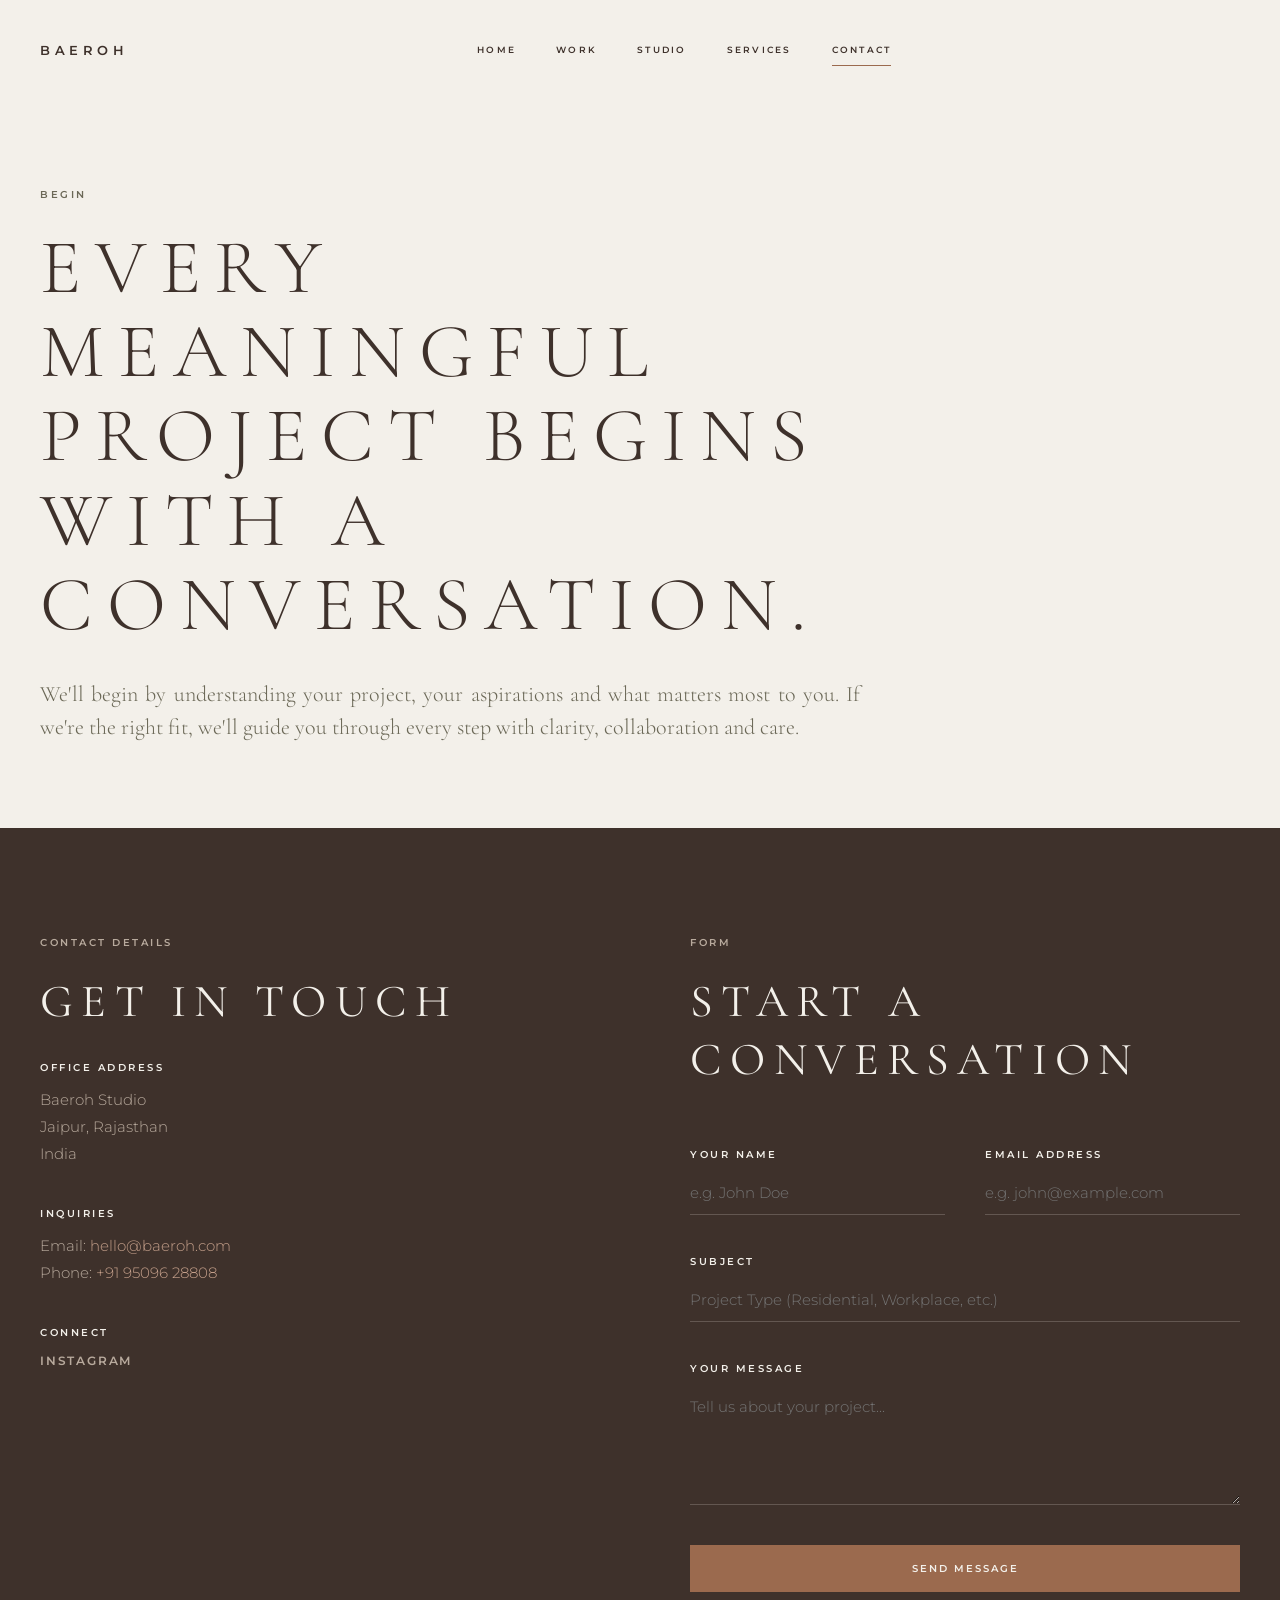
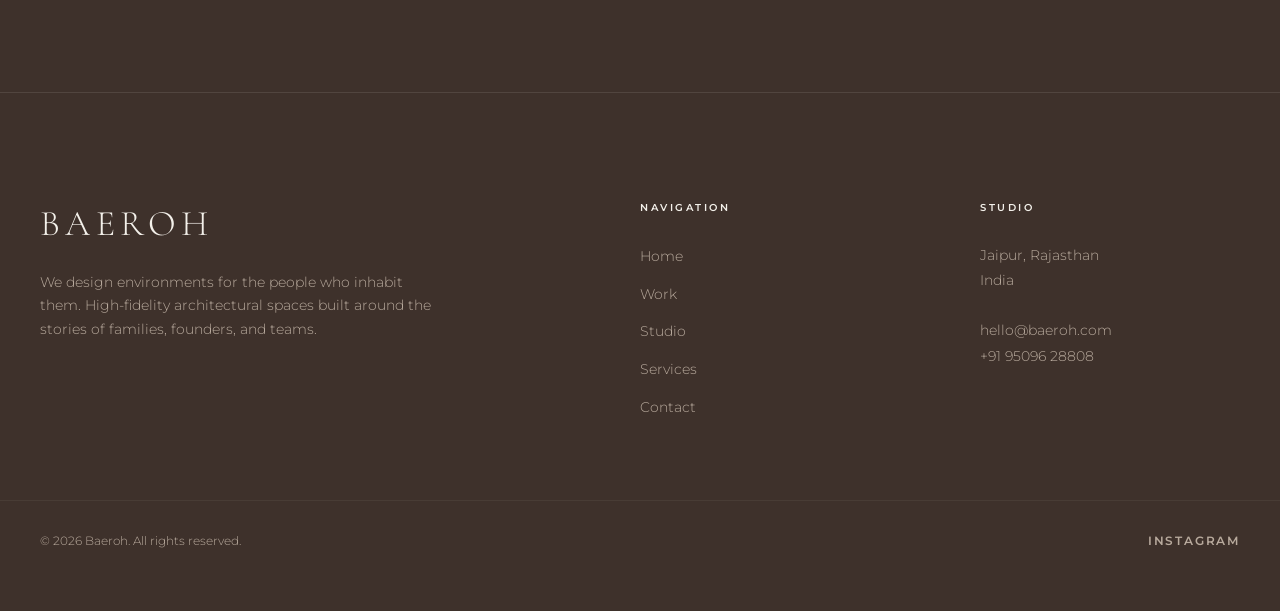
==== commit 7b5c8c88: "Bump stylesheet version parameter on all pages to force browser cache renewal" ====
--- a/contact.html
+++ b/contact.html
@@ -5,7 +5,7 @@
   <meta name="viewport" content="width=device-width, initial-scale=1.0">
   <title>Contact | Baeroh Interior Architecture & Design</title>
   <meta name="description" content="Get in touch with Baeroh. Start a conversation about your interior architecture or design project in Jaipur, Rajasthan or globally.">
-  <link rel="stylesheet" href="style.css?v=2.8">
+  <link rel="stylesheet" href="style.css?v=3.2">
 </head>
 <body>
 
@@ -24,12 +24,6 @@
       </nav>
       
       <div style="display: flex; align-items: center; gap: 30px;">
-        <button class="search-icon-btn" aria-label="Search" style="background: transparent; border: none; cursor: pointer; padding: 5px; display: flex; align-items: center; justify-content: center;">
-          <svg width="15" height="15" viewBox="0 0 24 24" fill="none" stroke="currentColor" stroke-width="2" stroke-linecap="round" stroke-linejoin="round">
-            <circle cx="11" cy="11" r="8"></circle>
-            <line x1="21" y1="21" x2="16.65" y2="16.65"></line>
-          </svg>
-        </button>
         <button class="menu-toggle" aria-label="Toggle Menu">
           <span></span>
           <span></span>
--- a/style.css
+++ b/style.css
@@ -190,7 +190,7 @@
   left: 0;
   width: 100%;
   height: var(--header-height);
-  z-index: 100;
+  z-index: 1100;
   display: flex;
   align-items: center;
   transition: all 0.5s cubic-bezier(0.16, 1, 0.3, 1);
@@ -285,6 +285,9 @@
   border: none;
   cursor: pointer;
   z-index: 110;
+}
+body.modal-active .menu-toggle {
+  display: none !important;
 }
 
 .menu-toggle span {
@@ -543,6 +546,42 @@
   color: var(--color-ivory);
 }
 
+/* Hero Slider Responsiveness Optimization */
+@media (max-width: 768px) {
+  .hero-slider {
+    height: 80vh;
+    height: 80dvh;
+  }
+  .slide-content {
+    margin-bottom: 60px;
+    padding: 0 24px;
+  }
+  .prev-arrow {
+    left: 12px;
+  }
+  .next-arrow {
+    right: 12px;
+  }
+  .slider-arrow {
+    font-size: 20px;
+    padding: 10px;
+  }
+  
+  /* Optimize Background Position focal points for mobile view */
+  .slide:nth-of-type(1) .slide-bg {
+    background-position: 25% center;
+  }
+  .slide:nth-of-type(2) .slide-bg {
+    background-position: 75% center;
+  }
+  .slide:nth-of-type(3) .slide-bg {
+    background-position: 40% center;
+  }
+  .slide:nth-of-type(4) .slide-bg {
+    background-position: 35% center;
+  }
+}
+
 /* Text Section & Spacing */
 .text-lead-container {
   max-width: 800px;
@@ -555,18 +594,20 @@
 }
 
 .narrative-title {
-  font-size: clamp(24px, 3.2vw, 36px);
+  font-size: clamp(20px, 3.2vw, 32px);
   letter-spacing: 0.08em;
 }
 
 .narrative-list li {
   font-family: var(--font-body);
+  font-size: clamp(16px, 2.5vw, 20px);
 }
 
 .narrative-quote {
   font-family: var(--font-body);
   font-weight: 700;
   font-style: normal;
+  font-size: clamp(16px, 2.2vw, 24px);
 }
 
 .bullet-list {
@@ -1015,7 +1056,7 @@
   background: transparent;
   border: none;
   cursor: pointer;
-  z-index: 1010;
+  z-index: 1200;
   display: flex;
   align-items: center;
   gap: 12px;
@@ -1025,6 +1066,18 @@
   text-transform: uppercase;
   letter-spacing: 0.2em;
   color: var(--color-charcoal);
+  transition: top 0.5s cubic-bezier(0.16, 1, 0.3, 1), color 0.4s ease;
+}
+
+header.scrolled ~ .project-modal .modal-close {
+  top: 30px;
+}
+
+@media (max-width: 768px) {
+  .modal-close {
+    top: 30px;
+    right: 24px;
+  }
 }
 
 .modal-close span {
@@ -1076,34 +1129,71 @@
 .modal-meta-col {
   display: flex;
   flex-direction: column;
-  gap: 30px;
+  gap: 0;
 }
 
 .modal-detail-meta-item {
-  border-top: 1px solid var(--color-sand);
-  padding-top: 16px;
+  border-top: none;
+  padding-top: 0;
+  margin-bottom: 35px;
+}
+
+.modal-detail-meta-item:last-child {
+  margin-bottom: 0;
 }
 
 .modal-detail-meta-item .font-label {
-  color: var(--color-charcoal);
-  margin-bottom: 8px;
+  color: var(--color-olive);
+  font-family: var(--font-body);
+  font-weight: 600;
+  font-size: 10px;
+  letter-spacing: 0.2em;
+  text-transform: uppercase;
+  margin-bottom: 6px;
   display: block;
 }
 
 .modal-detail-meta-item .meta-value {
-  font-family: var(--font-body);
+  font-family: var(--font-display);
   font-weight: 300;
-  font-size: 13px;
-  color: var(--color-olive);
+  font-size: 17px;
+  color: var(--color-charcoal);
 }
 
 .modal-narrative-col {
   font-family: var(--font-display);
 }
 
+.modal-narrative-col p {
+  font-size: clamp(18px, 2.3vw, 23px);
+  line-height: 1.8;
+  color: var(--color-charcoal);
+  text-align: left;
+  font-weight: 300;
+  margin-bottom: 40px;
+}
+
+.modal-narrative-col p:last-child {
+  margin-bottom: 0;
+}
+
+.modal-narrative-col p.modal-narrative-secondary {
+  text-indent: 100px;
+}
+
 .modal-sidebar-col {
   display: flex;
   flex-direction: column;
+}
+
+.modal-sidebar-caption {
+  font-family: var(--font-body);
+  font-weight: 300;
+  font-size: 11px;
+  line-height: 1.6;
+  color: var(--color-olive);
+  margin-top: 20px;
+  text-align: left;
 }
 
 header.header-transparent ~ .project-modal .modal-close {
@@ -1158,7 +1248,7 @@
 .recent-grid-row {
   display: flex;
   gap: 3%;
-  width: calc(100% - 80px);
+  width: 100%;
   justify-content: space-between;
 }
 
@@ -1166,18 +1256,15 @@
   display: flex;
   flex-direction: column;
   cursor: pointer;
-}
-
-.recent-col.col-46 { width: 45%; }
-.recent-col.col-25 { width: 24%; }
-.recent-col.col-29 { width: 25%; }
-.recent-col.col-50 { width: 46%; }
+  width: 31.3%;
+  text-align: center;
+}
 
 .recent-img-wrapper {
   overflow: hidden;
   position: relative;
   width: 100%;
-  height: clamp(280px, 32vw, 480px); /* Uniform height for all images in the row */
+  aspect-ratio: 1 / 1;
   background-color: var(--color-sand);
 }
 
@@ -1195,30 +1282,11 @@
 
 /* VIEW Overlay on hover (universal for all project images) */
 .recent-img-wrapper::after {
-  content: 'V I E W';
-  position: absolute;
-  top: 0;
-  left: 0;
-  width: 100%;
-  height: 100%;
-  display: flex;
-  align-items: center;
-  justify-content: center;
-  color: #ffffff;
-  font-family: var(--font-body);
-  font-weight: 600;
-  font-size: 10px;
-  letter-spacing: 0.45em;
-  text-transform: uppercase;
-  background-color: rgba(62, 49, 43, 0.15);
+  display: none;
+}
+
+.recent-col:hover .recent-img-wrapper::after {
   opacity: 0;
-  transition: opacity 0.4s ease;
-  z-index: 2;
-  pointer-events: none;
-}
-
-.recent-col:hover .recent-img-wrapper::after {
-  opacity: 1;
 }
 
 .recent-project-title {
@@ -1231,6 +1299,7 @@
   margin-bottom: 12px;
   color: var(--color-charcoal);
   line-height: 1.4;
+  text-align: center;
 }
 
 .recent-project-desc {
@@ -1240,7 +1309,7 @@
   line-height: 1.6;
   color: var(--color-olive);
   margin-bottom: 16px;
-  text-align: justify;
+  text-align: center;
 }
 
 .recent-project-meta {
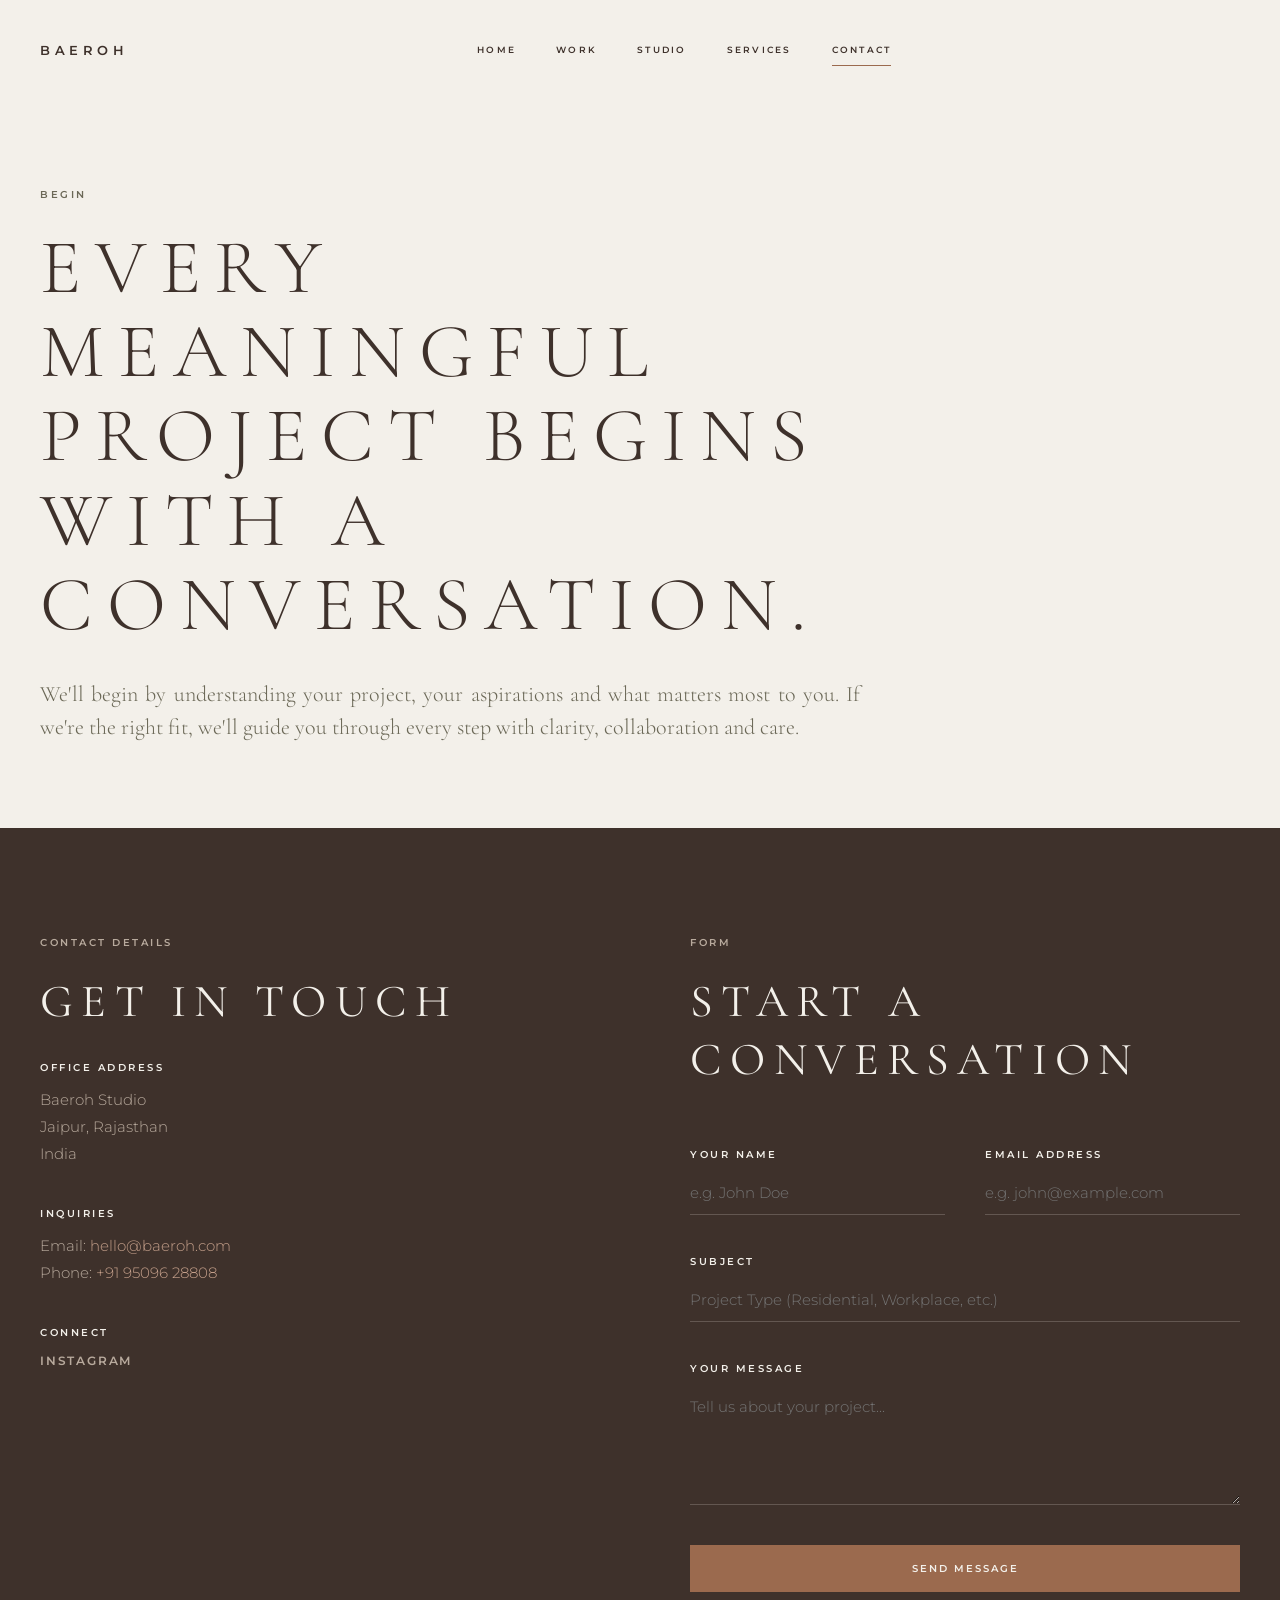
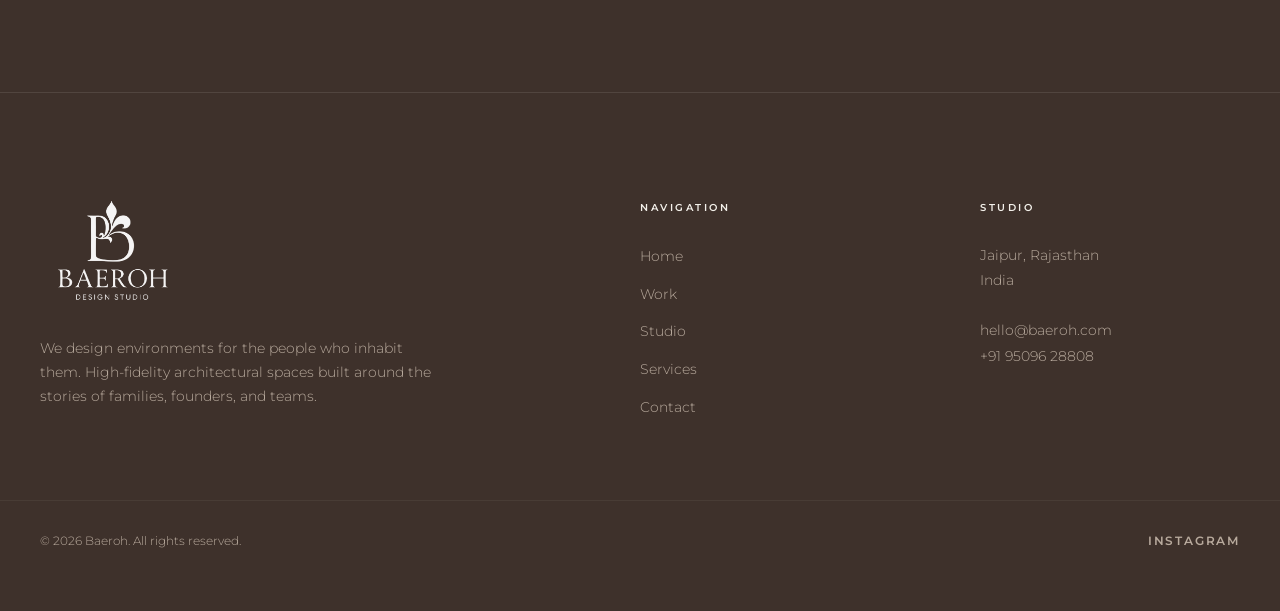
==== commit b4744e55: "Remove redundant text logo and double footer logo size to 120px" ====
--- a/contact.html
+++ b/contact.html
@@ -5,7 +5,7 @@
   <meta name="viewport" content="width=device-width, initial-scale=1.0">
   <title>Contact | Baeroh Interior Architecture & Design</title>
   <meta name="description" content="Get in touch with Baeroh. Start a conversation about your interior architecture or design project in Jaipur, Rajasthan or globally.">
-  <link rel="stylesheet" href="style.css?v=3.2">
+  <link rel="stylesheet" href="style.css?v=3.4">
 </head>
 <body>
 
@@ -123,7 +123,7 @@
   <footer>
     <div class="container footer-grid">
       <div class="footer-brand">
-        <h2>Baeroh</h2>
+        <img src="assets/logo.png" alt="Baeroh Logo" class="footer-logo">
         <p class="font-body-copy" style="font-size: 14px;">We design environments for the people who inhabit them. High-fidelity architectural spaces built around the stories of families, founders, and teams.</p>
       </div>
       <div class="footer-links">
--- a/style.css
+++ b/style.css
@@ -556,6 +556,9 @@
     margin-bottom: 60px;
     padding: 0 24px;
   }
+  .slide-desc {
+    display: none;
+  }
   .prev-arrow {
     left: 12px;
   }
@@ -828,16 +831,16 @@
 .service-title {
   font-family: var(--font-display);
   font-size: 24px;
-  font-weight: 400;
+  font-weight: 700;
   margin-bottom: 16px;
-  color: var(--color-charcoal);
+  color: #000000;
 }
 
 .service-desc {
   font-family: var(--font-body);
-  font-weight: 300;
+  font-weight: 600;
   font-size: 14px;
-  color: var(--color-olive);
+  color: #000000;
   line-height: 1.7;
 }
 
@@ -1338,3 +1341,12 @@
     aspect-ratio: 4 / 3 !important;
   }
 }
+
+.footer-logo {
+  height: 120px;
+  width: auto;
+  margin-bottom: 24px;
+  display: block;
+  filter: brightness(0) invert(1);
+  opacity: 0.95;
+}
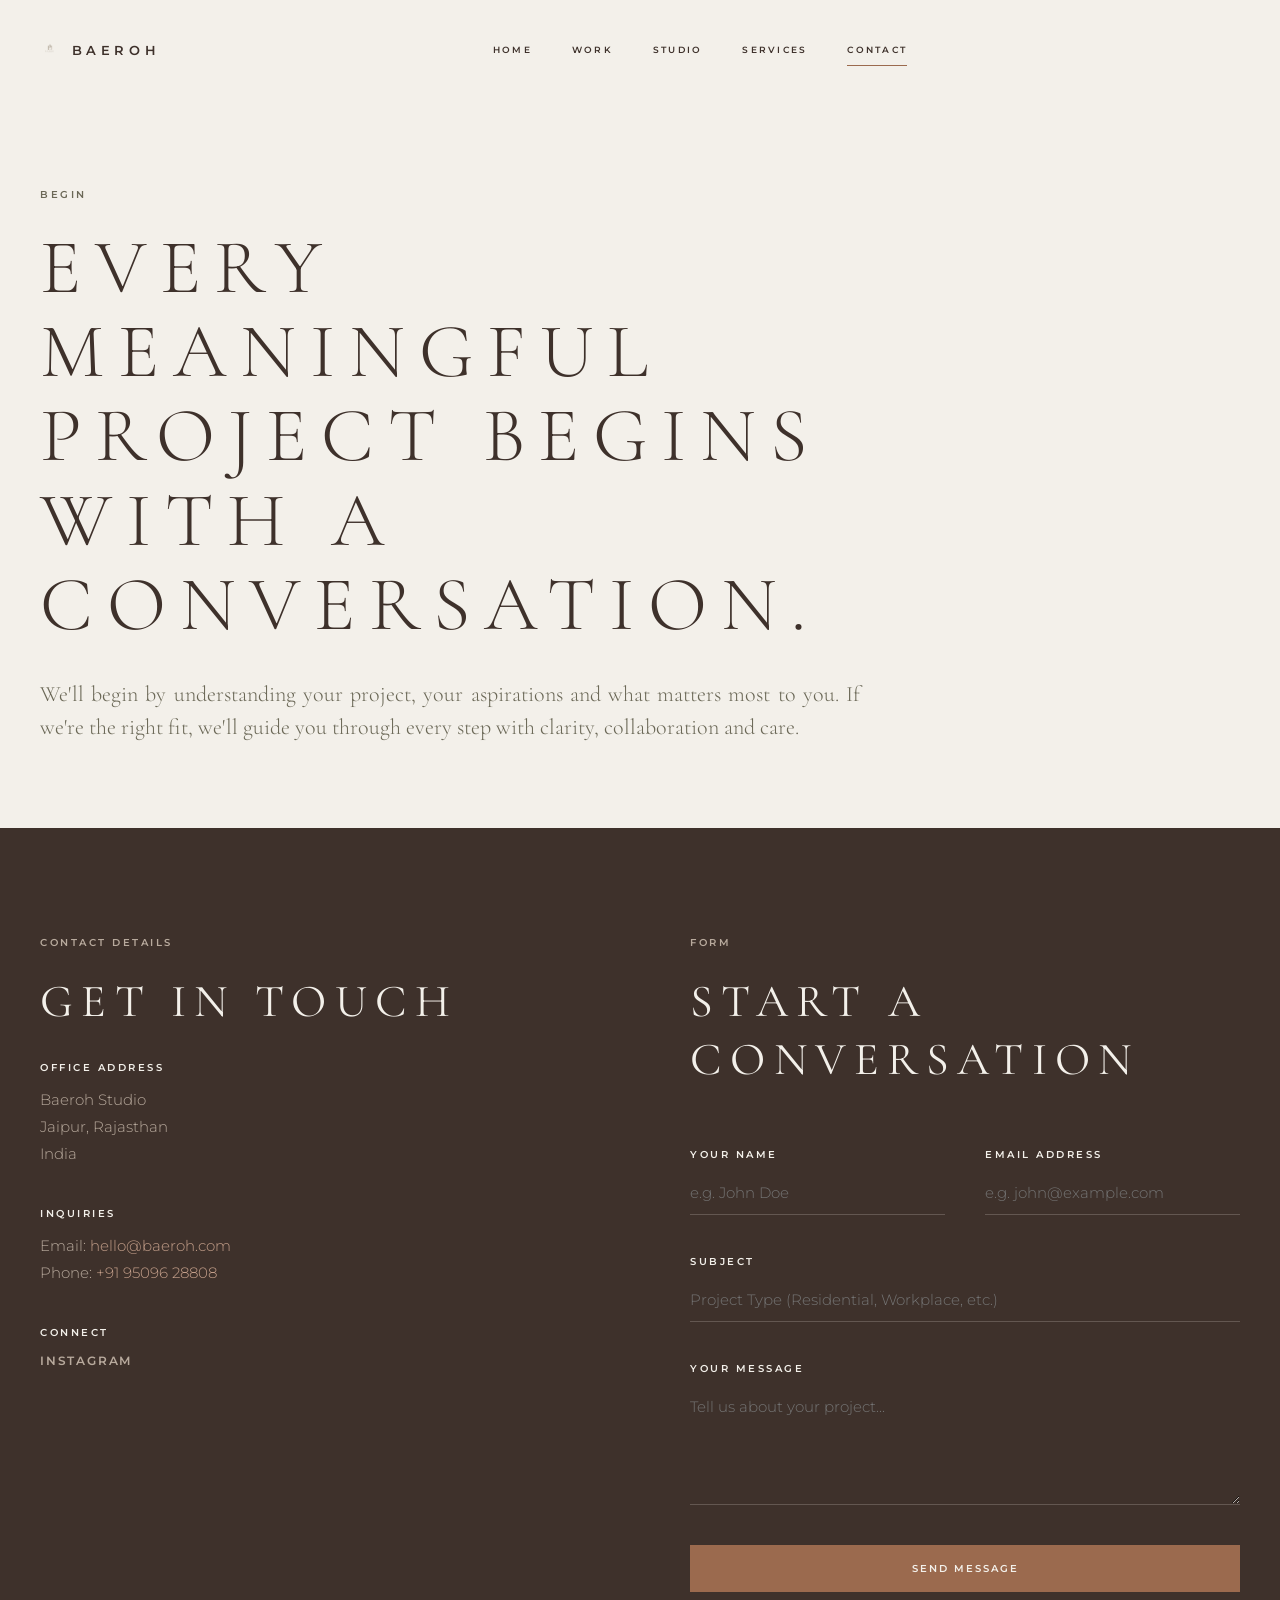
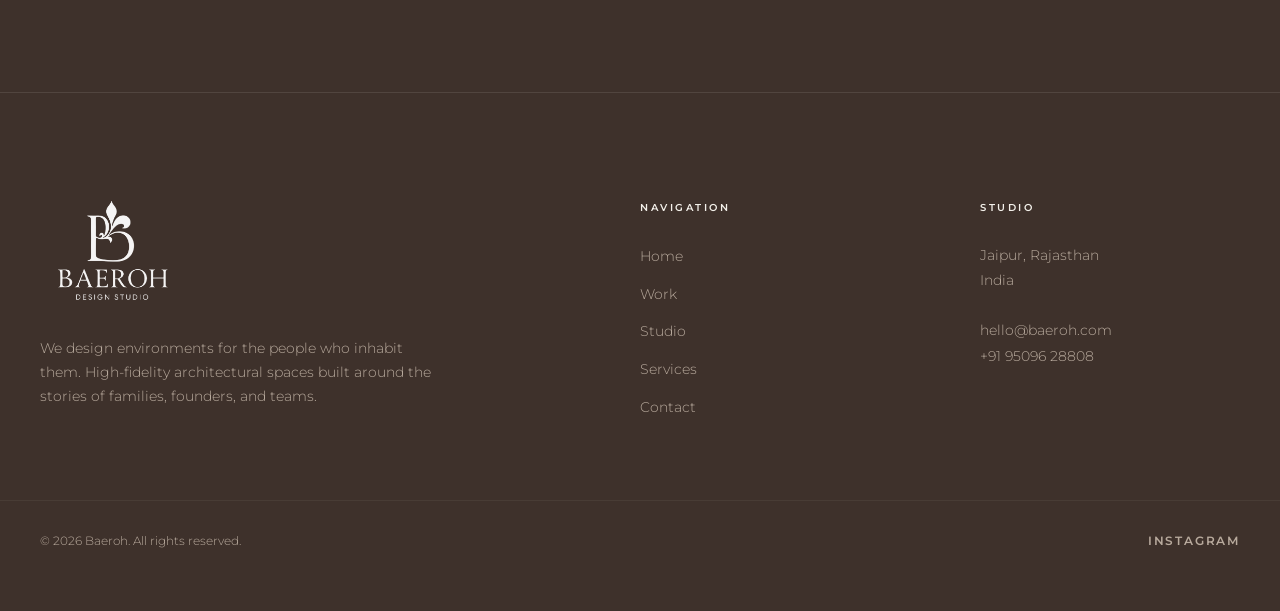
==== commit 392936f2: "Add new logo to header navigation bar left of BAEROH text" ====
--- a/contact.html
+++ b/contact.html
@@ -13,6 +13,7 @@
   <header id="main-header">
     <div class="container header-inner">
       <a href="index.html" class="logo">
+        <img src="assets/logo-header.png" alt="Baeroh Logo" class="logo-img">
         <div class="logo-text">BAEROH</div>
       </a>
       <nav>
--- a/style.css
+++ b/style.css
@@ -209,6 +209,23 @@
   justify-content: space-between;
   align-items: center;
   width: 100%;
+}
+
+.logo {
+  display: flex;
+  align-items: center;
+  gap: 12px;
+}
+
+.logo-img {
+  height: 28px;
+  width: auto;
+  object-fit: contain;
+  transition: filter 0.4s ease;
+}
+
+header.header-transparent .logo-img {
+  filter: brightness(0) invert(1);
 }
 
 .logo-text {
@@ -776,6 +793,10 @@
   border-top-color: rgba(243, 240, 234, 0.15);
 }
 
+.bg-sand .approach-card {
+  border-top-color: rgba(62, 49, 43, 0.22);
+}
+
 .approach-number {
   font-family: var(--font-body);
   font-weight: 600;
@@ -791,6 +812,7 @@
   font-size: 20px;
   font-weight: 400;
   margin-bottom: 12px;
+  color: var(--color-charcoal);
 }
 
 .approach-desc {
@@ -803,45 +825,285 @@
 }
 
 /* Services Page Styles */
+.services-editorial {
+  overflow: hidden;
+  background-color: var(--color-sand);
+}
+
+.services-page-section {
+  padding-top: 64px;
+  padding-bottom: 46px;
+  border-top: 1px solid rgba(62, 49, 43, 0.12);
+  border-bottom: 1px solid rgba(62, 49, 43, 0.12);
+}
+
+.services-page-section > .container {
+  max-width: none;
+  margin-left: 0;
+  margin-right: 0;
+}
+
 .services-intro {
   max-width: 800px;
   margin: 0 auto 80px auto;
   text-align: center;
 }
 
+.services-section-head {
+  display: grid;
+  grid-template-columns: minmax(0, 1.05fr) minmax(280px, 0.95fr);
+  gap: 80px;
+  align-items: end;
+  max-width: 1080px;
+  margin-bottom: 46px;
+}
+
+.services-section-head .font-label {
+  color: var(--color-olive);
+}
+
+.services-section-head .font-display-section {
+  color: var(--color-charcoal);
+  margin-top: 20px;
+  max-width: 720px;
+}
+
+.services-section-head p {
+  color: var(--color-olive);
+  max-width: 420px;
+  margin-bottom: 8px;
+}
+
 .services-list {
   display: grid;
-  grid-template-columns: 1fr 1fr;
-  gap: 80px;
-  row-gap: 60px;
+  grid-template-columns: repeat(3, minmax(0, 1fr));
+  gap: 0;
+  align-items: stretch;
+  border-top: 1px solid rgba(62, 49, 43, 0.14);
+  border-left: 1px solid rgba(62, 49, 43, 0.14);
+}
+
+@media (max-width: 1000px) {
+  .services-list {
+    grid-template-columns: repeat(2, minmax(0, 1fr));
+  }
 }
 
 @media (max-width: 768px) {
   .services-list {
     grid-template-columns: 1fr;
-    gap: 40px;
+    gap: 0;
   }
 }
 
 .service-item {
-  border-top: 1px solid var(--color-sand);
-  padding-top: 30px;
+  min-height: 310px;
+  border-right: 1px solid rgba(62, 49, 43, 0.14);
+  border-bottom: 1px solid rgba(62, 49, 43, 0.14);
+  padding: 32px 36px;
+  display: flex;
+  flex-direction: column;
+  justify-content: flex-start;
+  position: relative;
+  overflow: hidden;
+  background-color: transparent;
+  transform: translateY(0);
+  transition: border-color 0.45s cubic-bezier(0.16, 1, 0.3, 1), transform 0.45s cubic-bezier(0.16, 1, 0.3, 1);
+}
+
+.service-item::before {
+  content: '';
+  position: absolute;
+  inset: 0;
+  z-index: 0;
+  background: linear-gradient(270deg, rgba(62, 49, 43, 0.38) 0%, rgba(62, 49, 43, 0.2) 22%, rgba(155, 106, 78, 0.08) 48%, rgba(62, 49, 43, 0) 76%);
+  opacity: 0;
+  transition: opacity 0.45s cubic-bezier(0.16, 1, 0.3, 1);
+}
+
+.service-item:hover {
+  border-color: rgba(155, 106, 78, 0.42);
+  transform: translateY(-2px);
+}
+
+.service-item:hover::before {
+  opacity: 1;
+}
+
+.service-number {
+  font-family: var(--font-body);
+  font-weight: 600;
+  font-size: 10px;
+  letter-spacing: 0.25em;
+  color: var(--color-cinnamon-deep);
+  margin-bottom: 54px;
+  display: block;
+  transform-origin: left center;
+  transition: color 0.45s ease, transform 0.45s cubic-bezier(0.16, 1, 0.3, 1);
+  position: relative;
+  z-index: 1;
 }
 
 .service-title {
   font-family: var(--font-display);
-  font-size: 24px;
-  font-weight: 700;
-  margin-bottom: 16px;
-  color: #000000;
+  font-size: clamp(22px, 2.2vw, 28px);
+  font-weight: 400;
+  line-height: 1.18;
+  margin: 0 0 18px;
+  color: var(--color-charcoal);
+  overflow-wrap: anywhere;
+  transform-origin: left center;
+  transition: color 0.45s ease, transform 0.45s cubic-bezier(0.16, 1, 0.3, 1);
+  position: relative;
+  z-index: 1;
+}
+
+.service-title::after {
+  content: '';
+  display: block;
+  width: 36px;
+  height: 1px;
+  margin-top: 24px;
+  background-color: var(--color-cinnamon-deep);
+  opacity: 0.7;
 }
 
 .service-desc {
   font-family: var(--font-body);
+  font-weight: 300;
+  font-size: 14px;
+  color: var(--color-olive);
+  line-height: 1.7;
+  max-width: 94%;
+  transform-origin: left center;
+  transition: color 0.45s ease, transform 0.45s cubic-bezier(0.16, 1, 0.3, 1);
+  position: relative;
+  z-index: 1;
+}
+
+.service-arrow {
+  position: absolute;
+  right: 34px;
+  bottom: 30px;
+  z-index: 1;
+  font-family: var(--font-display);
+  font-size: 34px;
+  line-height: 1;
+  color: var(--color-cinnamon-deep);
+  transform: translateX(0);
+  transition: transform 0.45s cubic-bezier(0.16, 1, 0.3, 1), color 0.45s ease;
+}
+
+.service-item:hover .service-arrow {
+  color: var(--color-cinnamon-deep);
+  transform: translateX(8px);
+}
+
+.service-item:hover .service-number,
+.service-item:hover .service-title,
+.service-item:hover .service-desc {
+  color: var(--color-charcoal);
+}
+
+.service-item:hover .service-number {
+  transform: scale(1.06);
+}
+
+.service-item:hover .service-title {
+  transform: scale(1.045);
+}
+
+.service-item:hover .service-desc {
+  transform: scale(1.025);
+}
+
+.service-item:hover .service-title::after {
+  background-color: var(--color-cinnamon-deep);
+}
+
+.services-conversation {
+  display: flex;
+  justify-content: center;
+  align-items: center;
+  gap: 32px;
+  margin-top: 34px;
+  color: var(--color-olive);
+}
+
+.services-conversation p {
+  font-family: var(--font-body);
+  font-weight: 300;
+  font-size: 14px;
+  margin: 0;
+}
+
+.services-conversation a {
+  display: inline-flex;
+  align-items: center;
+  gap: 24px;
+  border-bottom: 1px solid rgba(155, 106, 78, 0.5);
+  padding-bottom: 6px;
+  font-family: var(--font-body);
   font-weight: 600;
-  font-size: 14px;
-  color: #000000;
-  line-height: 1.7;
+  font-size: 10px;
+  letter-spacing: 0.2em;
+  text-transform: uppercase;
+  color: var(--color-cinnamon-deep);
+}
+
+.services-conversation a span {
+  font-size: 18px;
+  line-height: 1;
+  transition: transform 0.35s ease;
+}
+
+.services-conversation a:hover span {
+  transform: translateX(6px);
+}
+
+@media (max-width: 768px) {
+  .services-page-section {
+    padding-top: 52px;
+    padding-bottom: 44px;
+  }
+
+  .services-section-head {
+    grid-template-columns: 1fr;
+    gap: 24px;
+    margin-bottom: 38px;
+  }
+
+  .services-section-head p {
+    margin-bottom: 0;
+  }
+
+  .service-item {
+    min-height: auto;
+    border-right: 1px solid rgba(62, 49, 43, 0.14);
+    padding: 28px 24px 72px;
+  }
+
+  .service-number {
+    margin-bottom: 36px;
+  }
+
+  .services-conversation {
+    align-items: flex-start;
+    flex-direction: column;
+    gap: 14px;
+    margin-top: 38px;
+  }
+}
+
+.process-chapter {
+  background-color: var(--color-ivory);
+  border-top: 1px solid rgba(62, 49, 43, 0.12);
+  padding-top: 120px;
+  padding-bottom: 120px;
+}
+
+.process-chapter img {
+  display: block;
 }
 
 /* Philosophy Page Details */
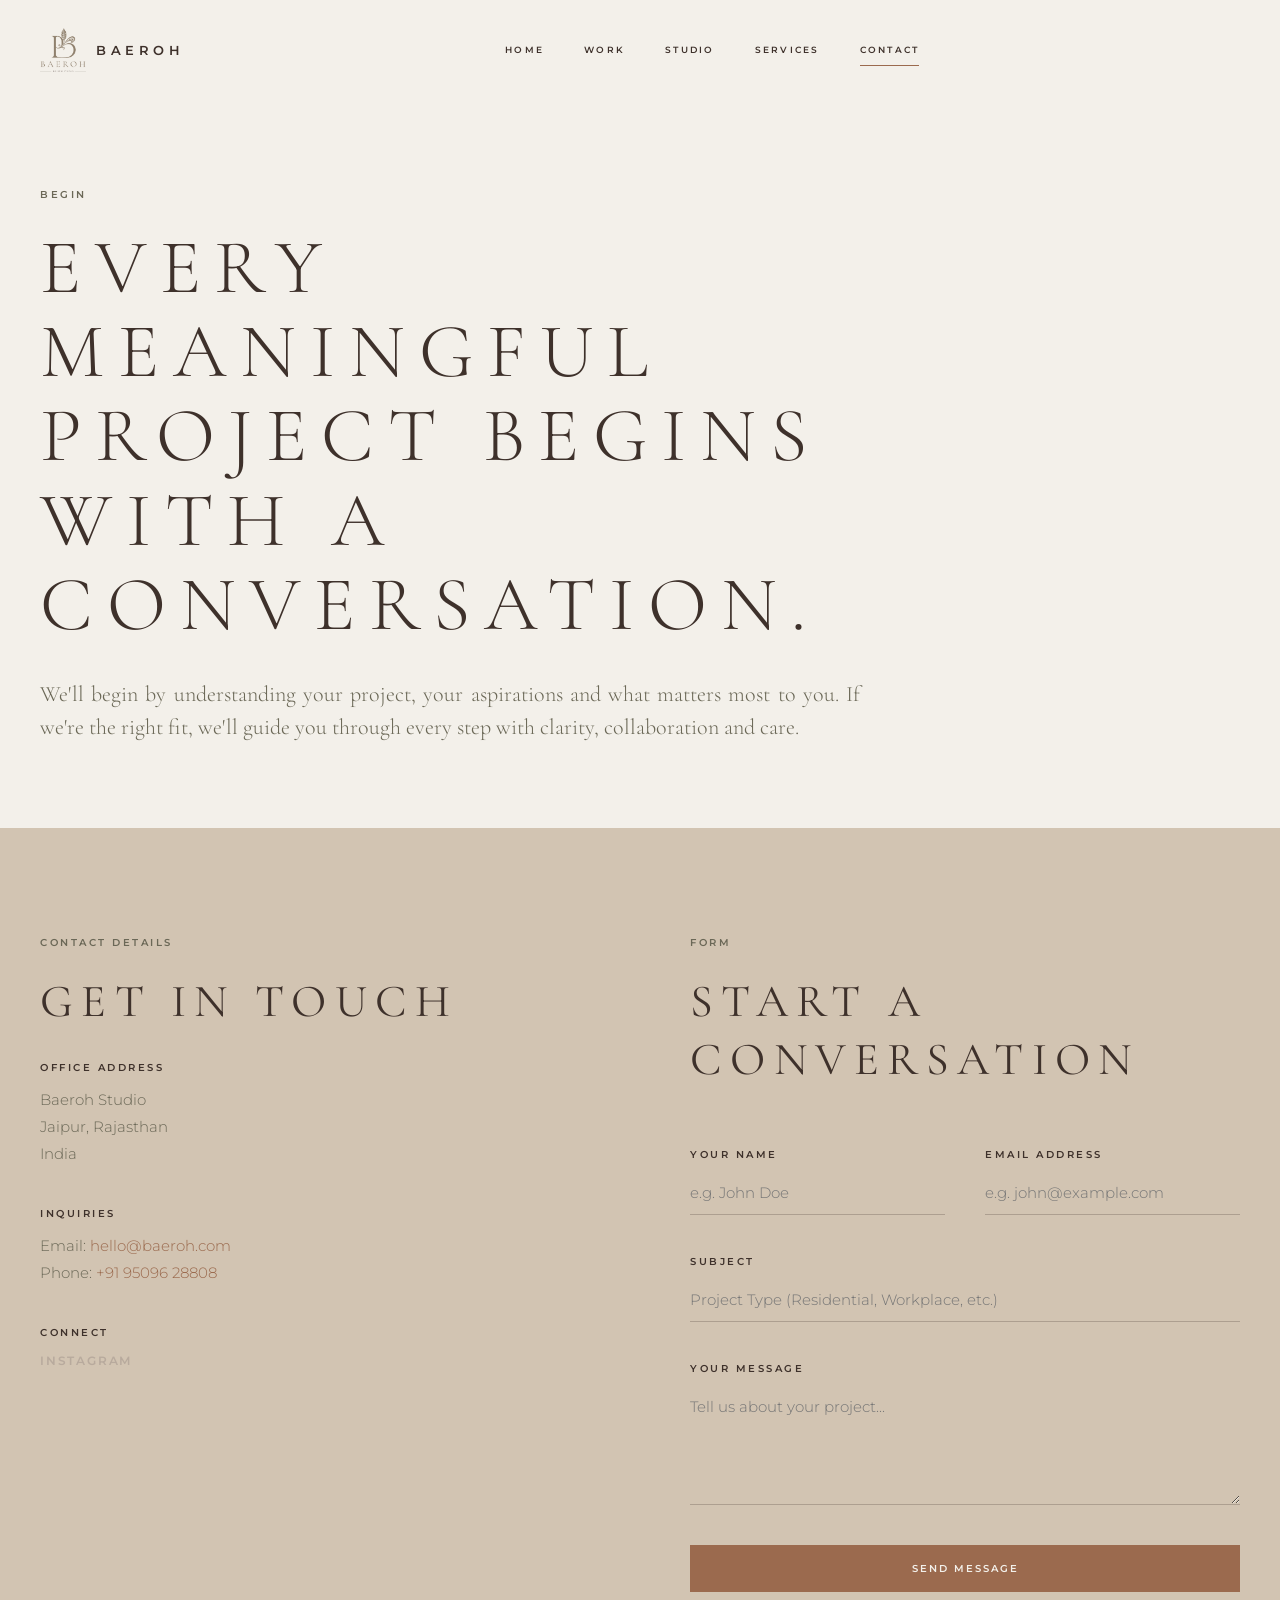
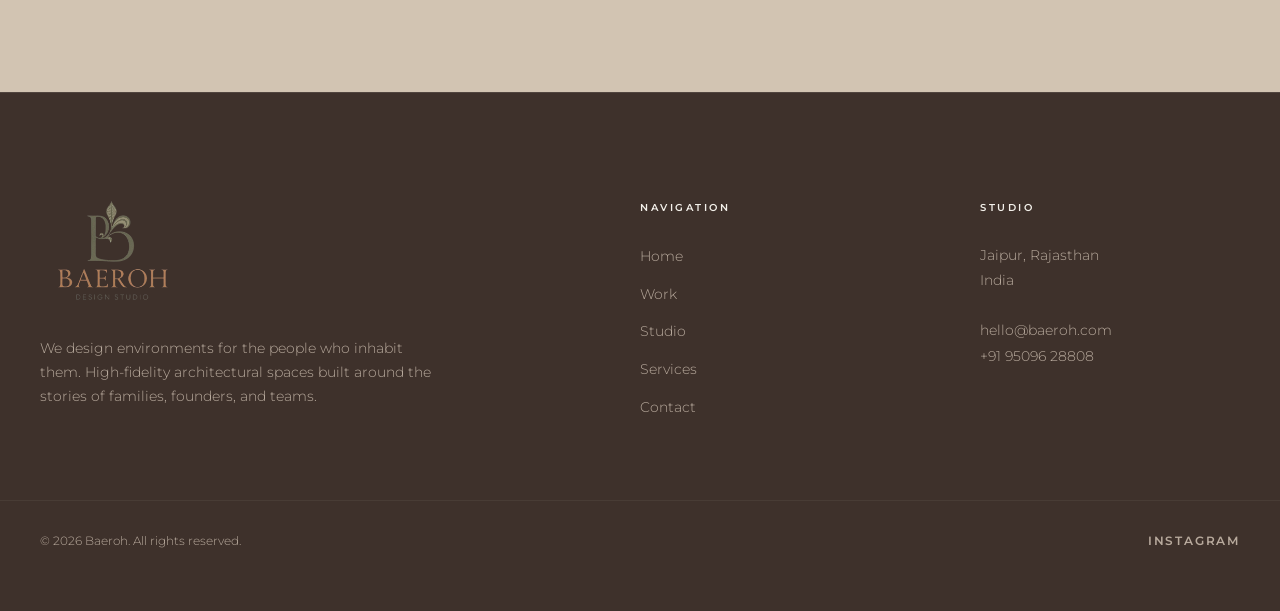
==== commit b66e3523: "Remove arrows and lines/dashes from service items and bump style.css to v=6.3" ====
--- a/contact.html
+++ b/contact.html
@@ -5,7 +5,8 @@
   <meta name="viewport" content="width=device-width, initial-scale=1.0">
   <title>Contact | Baeroh Interior Architecture & Design</title>
   <meta name="description" content="Get in touch with Baeroh. Start a conversation about your interior architecture or design project in Jaipur, Rajasthan or globally.">
-  <link rel="stylesheet" href="style.css?v=3.4">
+  <link rel="stylesheet" href="style.css?v=6.3">
+  <link rel="icon" type="image/png" href="assets/favicon.png?v=6.0">
 </head>
 <body>
 
@@ -54,64 +55,64 @@
     </div>
   </section>
 
-  <!-- Contact Details & Form Section (Light Charcoal Theme) -->
-  <section class="bg-charcoal fade-in-up" style="padding: 100px 0;">
+  <!-- Contact Details & Form Section (Sand Theme) -->
+  <section class="bg-sand fade-in-up" style="padding: 100px 0;">
     <div class="container grid-2col" style="align-items: start; gap: 100px;">
       <div>
         <span class="font-label">Contact Details</span>
-        <h2 class="font-display-section" style="margin-top: 20px; margin-bottom: 30px; color: var(--color-ivory);">Get in Touch</h2>
+        <h2 class="font-display-section" style="margin-top: 20px; margin-bottom: 30px; color: var(--color-charcoal);">Get in Touch</h2>
         
         <div style="margin-bottom: 40px;">
-          <h4 class="font-label" style="color: var(--color-ivory); margin-bottom: 12px;">Office Address</h4>
-          <p class="font-body-copy" style="color: var(--color-taupe); line-height: 1.8;">
+          <h4 class="font-label" style="color: var(--color-charcoal); margin-bottom: 12px;">Office Address</h4>
+          <p class="font-body-copy" style="color: var(--color-olive); line-height: 1.8;">
             Baeroh Studio<br>
             Jaipur, Rajasthan<br>
             India
           </p>
         </div>
-
+        
         <div style="margin-bottom: 40px;">
-          <h4 class="font-label" style="color: var(--color-ivory); margin-bottom: 12px;">Inquiries</h4>
-          <p class="font-body-copy" style="color: var(--color-taupe); line-height: 1.8;">
-            Email: <a href="mailto:hello@baeroh.com" style="color: var(--color-cinnamon-tint);">hello@baeroh.com</a><br>
-            Phone: <a href="tel:+919509628808" style="color: var(--color-cinnamon-tint);">+91 95096 28808</a>
+          <h4 class="font-label" style="color: var(--color-charcoal); margin-bottom: 12px;">Inquiries</h4>
+          <p class="font-body-copy" style="color: var(--color-olive); line-height: 1.8;">
+            Email: <a href="mailto:hello@baeroh.com" style="color: var(--color-cinnamon);">hello@baeroh.com</a><br>
+            Phone: <a href="tel:+919509628808" style="color: var(--color-cinnamon);">+91 95096 28808</a>
           </p>
         </div>
-
+        
         <div>
-          <h4 class="font-label" style="color: var(--color-ivory); margin-bottom: 12px;">Connect</h4>
+          <h4 class="font-label" style="color: var(--color-charcoal); margin-bottom: 12px;">Connect</h4>
           <div class="social-links" style="margin-top: 12px;">
             <a href="https://www.instagram.com/baerohdesigns/" target="_blank">Instagram</a>
           </div>
         </div>
       </div>
-
+      
       <div>
         <span class="font-label">Form</span>
-        <h2 class="font-display-section" style="margin-top: 20px; color: var(--color-ivory);">Start a Conversation</h2>
+        <h2 class="font-display-section" style="margin-top: 20px; color: var(--color-charcoal);">Start a Conversation</h2>
         
         <form class="contact-form">
           <div class="form-row-2">
             <div class="form-group">
-              <label for="name" class="font-label" style="color: var(--color-ivory);">Your Name</label>
+              <label for="name" class="font-label" style="color: var(--color-charcoal);">Your Name</label>
               <input type="text" id="name" required placeholder="e.g. John Doe">
             </div>
             <div class="form-group">
-              <label for="email" class="font-label" style="color: var(--color-ivory);">Email Address</label>
+              <label for="email" class="font-label" style="color: var(--color-charcoal);">Email Address</label>
               <input type="email" id="email" required placeholder="e.g. john@example.com">
             </div>
           </div>
           
           <div class="form-group">
-            <label for="subject" class="font-label" style="color: var(--color-ivory);">Subject</label>
+            <label for="subject" class="font-label" style="color: var(--color-charcoal);">Subject</label>
             <input type="text" id="subject" placeholder="Project Type (Residential, Workplace, etc.)">
           </div>
-
+          
           <div class="form-group">
-            <label for="message" class="font-label" style="color: var(--color-ivory);">Your Message</label>
+            <label for="message" class="font-label" style="color: var(--color-charcoal);">Your Message</label>
             <textarea id="message" rows="5" required placeholder="Tell us about your project..."></textarea>
           </div>
-
+          
           <div>
             <button type="submit" class="btn btn-primary" style="width: 100%;">Send Message</button>
           </div>
@@ -157,6 +158,6 @@
   </footer>
 
   <!-- Scripts -->
-  <script src="script.js?v=2.8"></script>
+  <script src="script.js?v=6.0"></script>
 </body>
 </html>
--- a/style.css
+++ b/style.css
@@ -183,6 +183,25 @@
   color: var(--color-cinnamon-deep);
 }
 
+.methodology-heading {
+  margin-top: 20px;
+  color: var(--color-ivory);
+  font-size: clamp(30px, 2.8vw, 42px);
+  letter-spacing: 0.12em;
+  white-space: nowrap;
+}
+
+.methodology-intro {
+  max-width: none;
+}
+
+@media (max-width: 768px) {
+  .methodology-heading {
+    font-size: clamp(28px, 8vw, 38px);
+    white-space: normal;
+  }
+}
+
 /* Header & Navigation */
 header {
   position: fixed;
@@ -214,18 +233,13 @@
 .logo {
   display: flex;
   align-items: center;
-  gap: 12px;
+  gap: 10px;
 }
 
 .logo-img {
-  height: 28px;
+  height: 45px;
   width: auto;
   object-fit: contain;
-  transition: filter 0.4s ease;
-}
-
-header.header-transparent .logo-img {
-  filter: brightness(0) invert(1);
 }
 
 .logo-text {
@@ -613,21 +627,437 @@
   margin-bottom: 24px;
 }
 
-.narrative-title {
-  font-size: clamp(20px, 3.2vw, 32px);
-  letter-spacing: 0.08em;
-}
-
-.narrative-list li {
-  font-family: var(--font-body);
-  font-size: clamp(16px, 2.5vw, 20px);
-}
-
-.narrative-quote {
-  font-family: var(--font-body);
-  font-weight: 700;
-  font-style: normal;
-  font-size: clamp(16px, 2.2vw, 24px);
+.narrative-editorial {
+  background-color: var(--color-ivory);
+  overflow: hidden;
+  padding: 130px 0 110px;
+}
+
+.narrative-editorial-inner {
+  width: 100%;
+  max-width: 1400px;
+  margin: 0 auto;
+  padding: 0 7vw;
+  display: grid;
+  grid-template-columns: minmax(0, 45%) minmax(0, 55%);
+  gap: clamp(48px, 7vw, 108px);
+  align-items: center;
+}
+
+.narrative-copy {
+  display: grid;
+  grid-template-columns: 1px minmax(0, 1fr);
+  gap: 34px;
+  align-items: start;
+  max-width: 620px;
+  animation: narrativeFadeUp 900ms cubic-bezier(0.16, 1, 0.3, 1) both;
+}
+
+.narrative-rule {
+  width: 1px;
+  height: 100%;
+  min-height: 360px;
+  background: linear-gradient(180deg, var(--color-cinnamon), rgba(155, 106, 78, 0.08));
+}
+
+.narrative-label {
+  color: var(--color-cinnamon);
+  letter-spacing: 0.32em;
+}
+
+.narrative-editorial-title {
+  margin-top: 22px;
+  max-width: 560px;
+  font-family: var(--font-display);
+  font-weight: 400;
+  font-size: clamp(40px, 4.7vw, 64px);
+  line-height: 1.08;
+  text-transform: uppercase;
+  letter-spacing: 0.14em;
+  color: var(--color-charcoal);
+}
+
+.narrative-kicker {
+  margin-top: 30px;
+  max-width: 520px;
+  font-family: var(--font-display);
+  font-weight: 300;
+  font-size: clamp(20px, 2vw, 27px);
+  line-height: 1.35;
+  color: var(--color-sandstone);
+}
+
+.narrative-body {
+  margin-top: 26px;
+  max-width: 520px;
+  font-family: var(--font-body);
+  font-weight: 300;
+  font-size: clamp(17px, 1.35vw, 19px);
+  line-height: 1.9;
+  color: var(--color-olive);
+}
+
+.narrative-italic {
+  margin-top: 28px;
+  max-width: 520px;
+  font-family: var(--font-display);
+  font-style: italic;
+  font-weight: 400;
+  font-size: clamp(26px, 3vw, 40px);
+  line-height: 1.28;
+  color: var(--color-charcoal);
+}
+
+.narrative-statement {
+  margin-top: 32px;
+  font-family: var(--font-display);
+  font-weight: 500;
+  font-size: clamp(34px, 3.6vw, 52px);
+  line-height: 1.05;
+  color: var(--color-cinnamon);
+}
+
+.narrative-visual {
+  margin: 0 -4vw 0 0;
+  animation: narrativeImageReveal 1000ms cubic-bezier(0.16, 1, 0.3, 1) 120ms both;
+}
+
+.narrative-image-wrap {
+  position: relative;
+  overflow: hidden;
+  aspect-ratio: 4 / 5;
+  background-color: var(--color-sand);
+  border-radius: 2px;
+  box-shadow: 0 26px 60px rgba(62, 49, 43, 0.08);
+}
+
+.narrative-image-wrap::after {
+  content: '';
+  position: absolute;
+  inset: 0;
+  background: linear-gradient(135deg, rgba(155, 106, 78, 0.08), rgba(62, 49, 43, 0.12));
+  pointer-events: none;
+}
+
+.narrative-image-wrap img {
+  width: 100%;
+  height: 100%;
+  display: block;
+  object-fit: cover;
+  object-position: center;
+  transform: scale(1);
+  animation: narrativeImageSettle 1000ms cubic-bezier(0.16, 1, 0.3, 1) 120ms both;
+}
+
+.narrative-visual figcaption {
+  margin-top: 16px;
+  font-family: var(--font-body);
+  font-weight: 600;
+  font-size: 10px;
+  letter-spacing: 0.25em;
+  line-height: 1.4;
+  text-transform: uppercase;
+  color: var(--color-sandstone);
+}
+
+.philosophy-strip {
+  background-color: var(--color-ivory);
+  padding: 26px 7vw;
+  border-top: 1px solid rgba(141, 128, 111, 0.32);
+  border-bottom: 1px solid rgba(141, 128, 111, 0.32);
+}
+
+.philosophy-strip p {
+  margin: 0 auto;
+  max-width: 1400px;
+  text-align: center;
+  font-family: var(--font-body);
+  font-weight: 600;
+  font-size: 10px;
+  line-height: 1.6;
+  letter-spacing: 0.28em;
+  text-transform: uppercase;
+  color: var(--color-sandstone);
+}
+
+.philosophy-strip span {
+  color: var(--color-cinnamon);
+  margin: 0 18px;
+}
+
+.approach-editorial {
+  background-color: var(--color-sand);
+  padding: 104px 0 62px;
+  border-top: 1px solid rgba(62, 49, 43, 0.12);
+  border-bottom: 1px solid rgba(62, 49, 43, 0.12);
+}
+
+.approach-editorial-shell {
+  width: 100%;
+  max-width: 1400px;
+  margin: 0 auto;
+  padding: 0 7vw;
+}
+
+.approach-editorial-inner {
+  display: grid;
+  grid-template-columns: minmax(0, 1fr) minmax(0, 1fr);
+  column-gap: clamp(72px, 8vw, 128px);
+  align-items: center;
+}
+
+.approach-editorial-heading {
+  border-left: 1px solid var(--color-cinnamon);
+  padding-left: clamp(34px, 3.4vw, 46px);
+  animation: narrativeFadeUp 820ms cubic-bezier(0.16, 1, 0.3, 1) both;
+}
+
+.approach-editorial-heading .font-label {
+  color: var(--color-olive);
+  letter-spacing: 0.32em;
+}
+
+.approach-editorial-heading h2 {
+  margin-top: 34px;
+  font-family: var(--font-display);
+  font-weight: 400;
+  font-size: clamp(38px, 2.9vw, 42px);
+  line-height: 1.16;
+  letter-spacing: 0.015em;
+  text-transform: uppercase;
+  color: var(--color-charcoal);
+}
+
+.approach-editorial-body {
+  max-width: 570px;
+  margin-top: 34px;
+  font-family: var(--font-body);
+  font-weight: 300;
+  font-size: clamp(16px, 1.35vw, 19px);
+  line-height: 1.85;
+  color: var(--color-olive);
+}
+
+.approach-editorial-copy {
+  max-width: 560px;
+  animation: narrativeFadeUp 820ms cubic-bezier(0.16, 1, 0.3, 1) 120ms both;
+}
+
+.approach-editorial-divider {
+  width: 100%;
+  height: 1px;
+  margin: 0 0 50px;
+  background-color: rgba(62, 49, 43, 0.15);
+}
+
+.approach-editorial-statement {
+  margin: 0;
+  font-family: var(--font-display);
+  font-weight: 300;
+  font-size: clamp(34px, 3.05vw, 46px);
+  line-height: 1.34;
+  letter-spacing: 0.01em;
+  color: var(--color-charcoal);
+}
+
+.approach-editorial-detail {
+  margin: 62px 0 0;
+  text-align: center;
+  font-family: var(--font-display);
+  font-weight: 400;
+  font-size: 14px;
+  line-height: 1.5;
+  letter-spacing: 0.22em;
+  text-transform: uppercase;
+  color: var(--color-charcoal);
+}
+
+.approach-editorial-detail span {
+  color: var(--color-cinnamon);
+  margin: 0 24px;
+}
+
+@keyframes narrativeFadeUp {
+  from {
+    opacity: 0;
+    transform: translateY(28px);
+  }
+  to {
+    opacity: 1;
+    transform: translateY(0);
+  }
+}
+
+@keyframes narrativeImageReveal {
+  from {
+    opacity: 0;
+    clip-path: inset(0 0 100% 0);
+  }
+  to {
+    opacity: 1;
+    clip-path: inset(0 0 0 0);
+  }
+}
+
+@keyframes narrativeImageSettle {
+  from {
+    transform: scale(1.03);
+  }
+  to {
+    transform: scale(1);
+  }
+}
+
+@media (max-width: 1024px) {
+  .narrative-editorial {
+    padding: 100px 0 90px;
+  }
+
+  .narrative-editorial-inner {
+    grid-template-columns: 1fr;
+    gap: 58px;
+  }
+
+  .narrative-copy {
+    max-width: 720px;
+  }
+
+  .narrative-visual {
+    margin-right: 0;
+    max-width: 760px;
+  }
+
+  .approach-editorial-inner {
+    column-gap: 54px;
+  }
+
+  .approach-editorial-heading h2 {
+    font-size: clamp(36px, 4vw, 42px);
+  }
+
+  .approach-editorial-statement {
+    font-size: clamp(31px, 3.8vw, 38px);
+  }
+}
+
+@media (max-width: 768px) {
+  .narrative-editorial {
+    padding: 82px 0 72px;
+  }
+
+  .narrative-editorial-inner {
+    padding: 0 24px;
+    gap: 42px;
+  }
+
+  .narrative-copy {
+    grid-template-columns: 1fr;
+    gap: 22px;
+  }
+
+  .narrative-rule {
+    width: 72px;
+    height: 1px;
+    min-height: 1px;
+    background: linear-gradient(90deg, var(--color-cinnamon), rgba(155, 106, 78, 0.08));
+  }
+
+  .narrative-editorial-title {
+    font-size: clamp(34px, 10vw, 46px);
+    letter-spacing: 0.1em;
+  }
+
+  .narrative-kicker,
+  .narrative-body,
+  .narrative-italic {
+    max-width: none;
+  }
+
+  .narrative-image-wrap {
+    aspect-ratio: 4 / 5;
+  }
+
+  .philosophy-strip {
+    padding: 22px 24px;
+  }
+
+  .philosophy-strip p {
+    text-align: left;
+  }
+
+  .philosophy-strip span {
+    margin: 0 10px;
+  }
+
+  .approach-editorial {
+    padding: 76px 0 56px;
+  }
+
+  .approach-editorial-shell {
+    padding: 0 24px;
+  }
+
+  .approach-editorial-inner {
+    grid-template-columns: minmax(0, 1fr);
+    gap: 48px;
+  }
+
+  .approach-editorial-heading {
+    padding-left: 22px;
+    min-width: 0;
+  }
+
+  .approach-editorial-heading h2 {
+    margin-top: 24px;
+    font-size: clamp(34px, 9.4vw, 42px);
+    line-height: 1.14;
+    letter-spacing: 0.035em;
+    overflow-wrap: anywhere;
+  }
+
+  .approach-editorial-body {
+    margin-top: 26px;
+    font-size: 15px;
+    line-height: 1.78;
+  }
+
+  .approach-editorial-copy {
+    width: 100%;
+    min-width: 0;
+    max-width: none;
+  }
+
+  .approach-editorial-divider {
+    margin: 0 0 30px;
+  }
+
+  .approach-editorial-statement {
+    font-size: clamp(28px, 8vw, 34px);
+    line-height: 1.34;
+  }
+
+  .approach-editorial-detail {
+    margin-top: 44px;
+    font-size: 12px;
+    letter-spacing: 0.18em;
+  }
+
+  .approach-editorial-detail span {
+    margin: 0 12px;
+  }
+}
+
+@media (prefers-reduced-motion: reduce) {
+  .narrative-copy,
+  .narrative-visual,
+  .narrative-image-wrap img,
+  .approach-editorial-heading,
+  .approach-editorial-copy,
+  .process-copy,
+  .process-visual,
+  .process-image-wrap img {
+    animation: none;
+  }
 }
 
 .bullet-list {
@@ -959,13 +1389,7 @@
 }
 
 .service-title::after {
-  content: '';
-  display: block;
-  width: 36px;
-  height: 1px;
-  margin-top: 24px;
-  background-color: var(--color-cinnamon-deep);
-  opacity: 0.7;
+  display: none;
 }
 
 .service-desc {
@@ -982,21 +1406,7 @@
 }
 
 .service-arrow {
-  position: absolute;
-  right: 34px;
-  bottom: 30px;
-  z-index: 1;
-  font-family: var(--font-display);
-  font-size: 34px;
-  line-height: 1;
-  color: var(--color-cinnamon-deep);
-  transform: translateX(0);
-  transition: transform 0.45s cubic-bezier(0.16, 1, 0.3, 1), color 0.45s ease;
-}
-
-.service-item:hover .service-arrow {
-  color: var(--color-cinnamon-deep);
-  transform: translateX(8px);
+  display: none;
 }
 
 .service-item:hover .service-number,
@@ -1017,9 +1427,6 @@
   transform: scale(1.025);
 }
 
-.service-item:hover .service-title::after {
-  background-color: var(--color-cinnamon-deep);
-}
 
 .services-conversation {
   display: flex;
@@ -1098,12 +1505,176 @@
 .process-chapter {
   background-color: var(--color-ivory);
   border-top: 1px solid rgba(62, 49, 43, 0.12);
-  padding-top: 120px;
-  padding-bottom: 120px;
-}
-
-.process-chapter img {
+  overflow: hidden;
+  padding: 130px 0 110px;
+}
+
+.process-editorial-inner {
+  width: 100%;
+  max-width: 1400px;
+  margin: 0 auto;
+  padding: 0 7vw;
+  display: grid;
+  grid-template-columns: minmax(0, 45%) minmax(0, 55%);
+  gap: clamp(48px, 7vw, 108px);
+  align-items: center;
+}
+
+.process-copy {
+  display: grid;
+  grid-template-columns: 1px minmax(0, 1fr);
+  gap: 34px;
+  align-items: start;
+  max-width: 620px;
+  animation: narrativeFadeUp 900ms cubic-bezier(0.16, 1, 0.3, 1) both;
+}
+
+.process-rule {
+  width: 1px;
+  height: 100%;
+  min-height: 340px;
+  background: linear-gradient(180deg, var(--color-cinnamon), rgba(155, 106, 78, 0.08));
+}
+
+.process-label {
+  color: var(--color-cinnamon);
+  letter-spacing: 0.32em;
+}
+
+.process-title {
+  margin-top: 22px;
+  max-width: 620px;
+  font-family: var(--font-display);
+  font-weight: 400;
+  font-size: clamp(40px, 4.3vw, 58px);
+  line-height: 1.08;
+  text-transform: uppercase;
+  letter-spacing: 0.12em;
+  color: var(--color-charcoal);
+}
+
+.process-body {
+  margin-top: 30px;
+  max-width: 520px;
+  font-family: var(--font-body);
+  font-weight: 300;
+  font-size: clamp(17px, 1.35vw, 19px);
+  line-height: 1.9;
+  color: var(--color-olive);
+}
+
+.process-statement {
+  margin-top: 30px;
+  max-width: 560px;
+  font-family: var(--font-display);
+  font-weight: 300;
+  font-size: clamp(27px, 2.9vw, 40px);
+  line-height: 1.28;
+  color: var(--color-charcoal);
+}
+
+.process-visual {
+  margin: 0 -4vw 0 0;
+  animation: narrativeImageReveal 1000ms cubic-bezier(0.16, 1, 0.3, 1) 120ms both;
+}
+
+.process-image-wrap {
+  position: relative;
+  overflow: hidden;
+  aspect-ratio: 4 / 5;
+  background-color: var(--color-sand);
+  border-radius: 2px;
+  box-shadow: 0 26px 60px rgba(62, 49, 43, 0.08);
+}
+
+.process-image-wrap::after {
+  content: '';
+  position: absolute;
+  inset: 0;
+  background: linear-gradient(135deg, rgba(155, 106, 78, 0.08), rgba(62, 49, 43, 0.12));
+  pointer-events: none;
+}
+
+.process-image-wrap img {
+  width: 100%;
+  height: 100%;
   display: block;
+  object-fit: cover;
+  object-position: center;
+  transform: scale(1);
+  animation: narrativeImageSettle 1000ms cubic-bezier(0.16, 1, 0.3, 1) 120ms both;
+}
+
+.process-visual figcaption {
+  margin-top: 16px;
+  font-family: var(--font-body);
+  font-weight: 600;
+  font-size: 10px;
+  letter-spacing: 0.25em;
+  line-height: 1.4;
+  text-transform: uppercase;
+  color: var(--color-sandstone);
+}
+
+@media (max-width: 1024px) {
+  .process-chapter {
+    padding: 100px 0 90px;
+  }
+
+  .process-editorial-inner {
+    grid-template-columns: 1fr;
+    gap: 58px;
+  }
+
+  .process-copy {
+    max-width: 720px;
+  }
+
+  .process-visual {
+    margin-right: 0;
+    max-width: 760px;
+  }
+}
+
+@media (max-width: 768px) {
+  .process-chapter {
+    padding: 82px 0 72px;
+  }
+
+  .process-editorial-inner {
+    padding: 0 24px;
+    gap: 42px;
+  }
+
+  .process-copy {
+    grid-template-columns: 1fr;
+    gap: 22px;
+  }
+
+  .process-rule {
+    width: 72px;
+    height: 1px;
+    min-height: 1px;
+    background: linear-gradient(90deg, var(--color-cinnamon), rgba(155, 106, 78, 0.08));
+  }
+
+  .process-title {
+    font-size: clamp(34px, 9.6vw, 44px);
+    letter-spacing: 0.08em;
+  }
+
+  .process-body,
+  .process-statement {
+    max-width: none;
+  }
+
+  .process-statement {
+    font-size: clamp(25px, 7.5vw, 34px);
+  }
+
+  .process-image-wrap {
+    aspect-ratio: 4 / 5;
+  }
 }
 
 /* Philosophy Page Details */
@@ -1182,6 +1753,12 @@
 .bg-charcoal .form-group textarea {
   border-bottom-color: rgba(243, 240, 234, 0.2);
   color: var(--color-ivory);
+}
+
+.bg-sand .form-group input,
+.bg-sand .form-group textarea {
+  border-bottom-color: rgba(62, 49, 43, 0.25);
+  color: var(--color-charcoal);
 }
 
 .form-group input:focus,
@@ -1302,7 +1879,7 @@
   width: 100vw;
   height: 100vh;
   background-color: var(--color-ivory);
-  z-index: 1000;
+  z-index: 1500;
   opacity: 0;
   pointer-events: none;
   transition: opacity 0.6s cubic-bezier(0.16, 1, 0.3, 1);
@@ -1575,6 +2152,7 @@
   color: var(--color-olive);
   margin-bottom: 16px;
   text-align: center;
+  flex-grow: 1;
 }
 
 .recent-project-meta {
@@ -1585,6 +2163,7 @@
   letter-spacing: 0.2em;
   color: var(--color-olive);
   opacity: 0.85;
+  margin-top: auto !important;
 }
 
 @media (max-width: 800px) {
@@ -1609,6 +2188,58 @@
   width: auto;
   margin-bottom: 24px;
   display: block;
-  filter: brightness(0) invert(1);
   opacity: 0.95;
 }
+
+/* Philosophy Page Gallery (Perfectly Aligned Grid) */
+.philosophy-gallery {
+  display: grid;
+  grid-template-columns: repeat(3, 1fr);
+  gap: 40px;
+  align-items: start;
+  margin-top: 60px;
+}
+
+.gallery-col {
+  display: flex;
+  flex-direction: column;
+}
+
+.gallery-img {
+  width: 100%;
+  aspect-ratio: 3 / 4;
+  object-fit: cover;
+  box-shadow: 0 20px 40px rgba(0, 0, 0, 0.04);
+  transition: transform 0.6s cubic-bezier(0.16, 1, 0.3, 1);
+}
+
+.philosophy-gallery .gallery-col:nth-child(2) .gallery-img {
+  object-position: 28% center;
+}
+
+.gallery-img:hover {
+  transform: scale(1.02);
+}
+
+.gallery-caption {
+  font-family: var(--font-body);
+  font-size: 10px;
+  letter-spacing: 0.15em;
+  text-transform: uppercase;
+  color: var(--color-olive);
+  opacity: 0.8;
+  margin-top: 16px;
+  text-align: left;
+}
+
+@media (max-width: 768px) {
+  .philosophy-gallery {
+    grid-template-columns: 1fr;
+    gap: 40px;
+  }
+  
+  .gallery-caption {
+    margin-top: 10px;
+    margin-bottom: 20px;
+  }
+}
